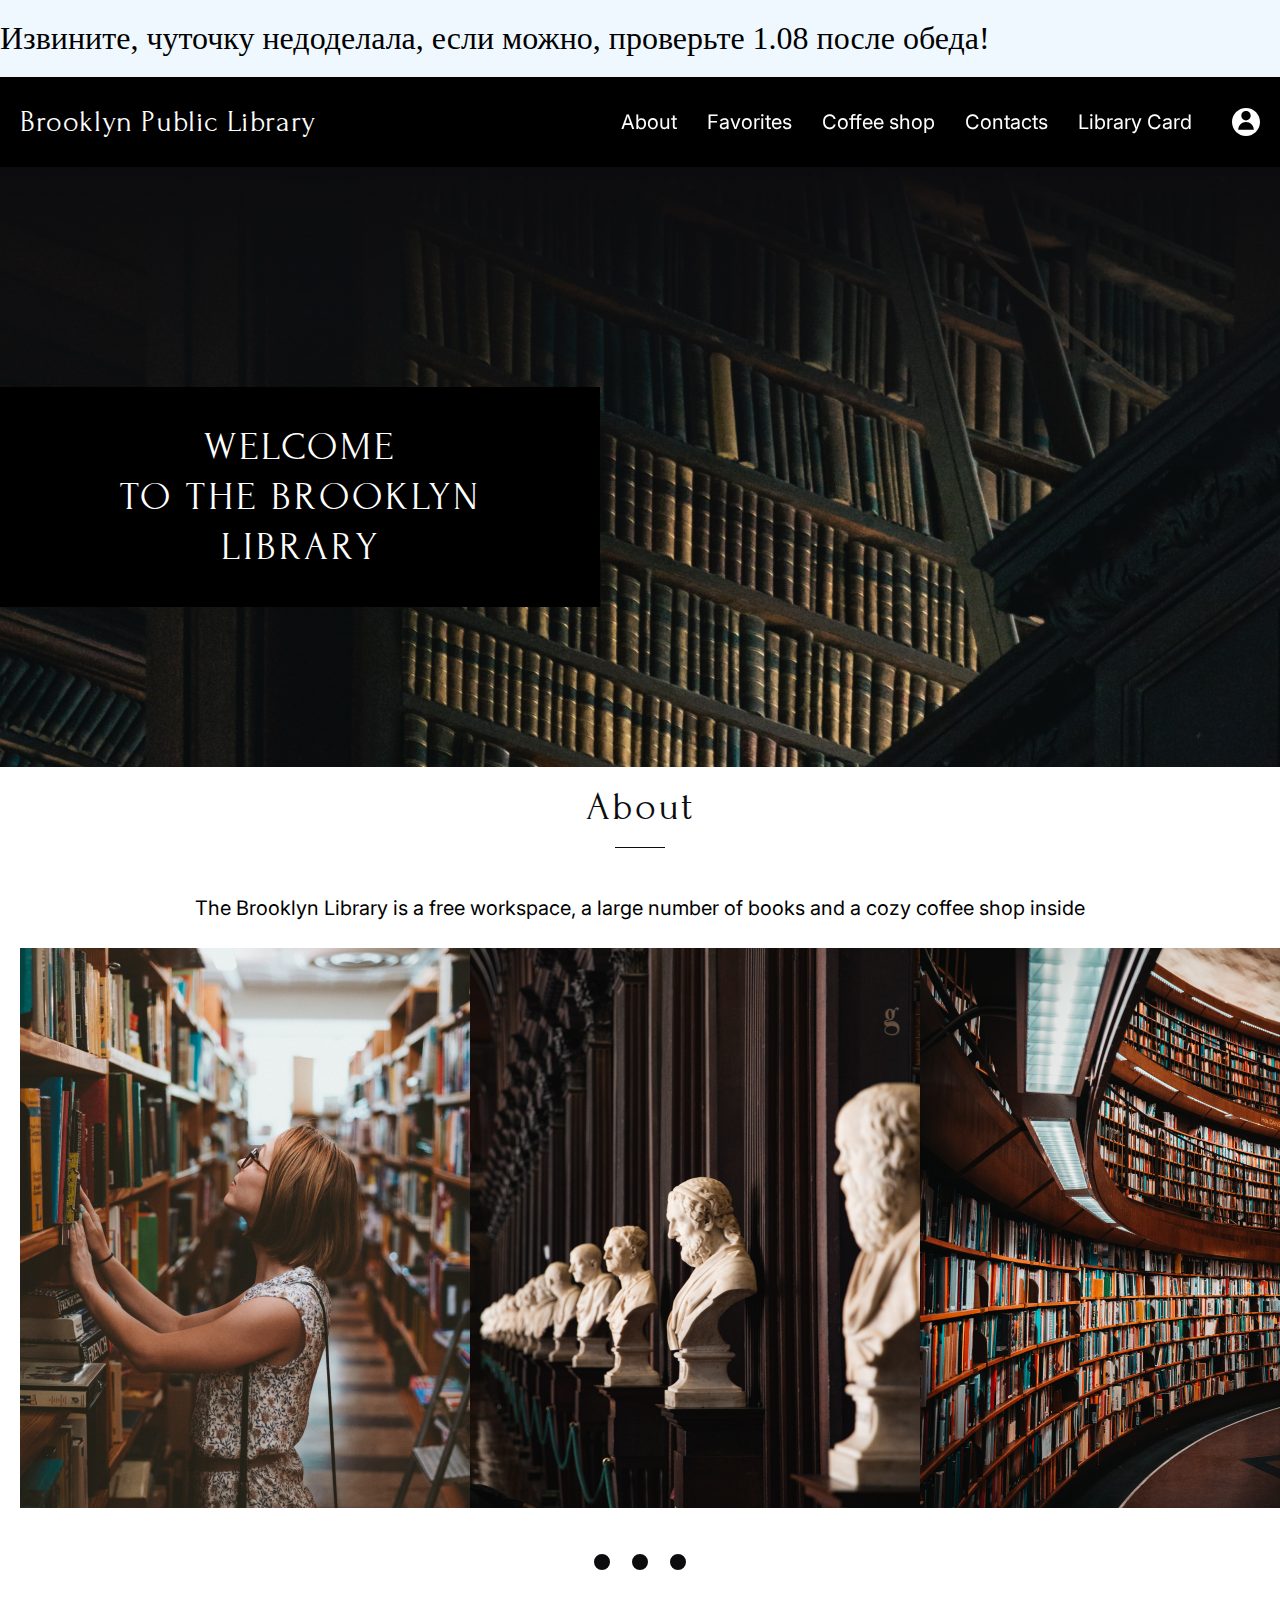
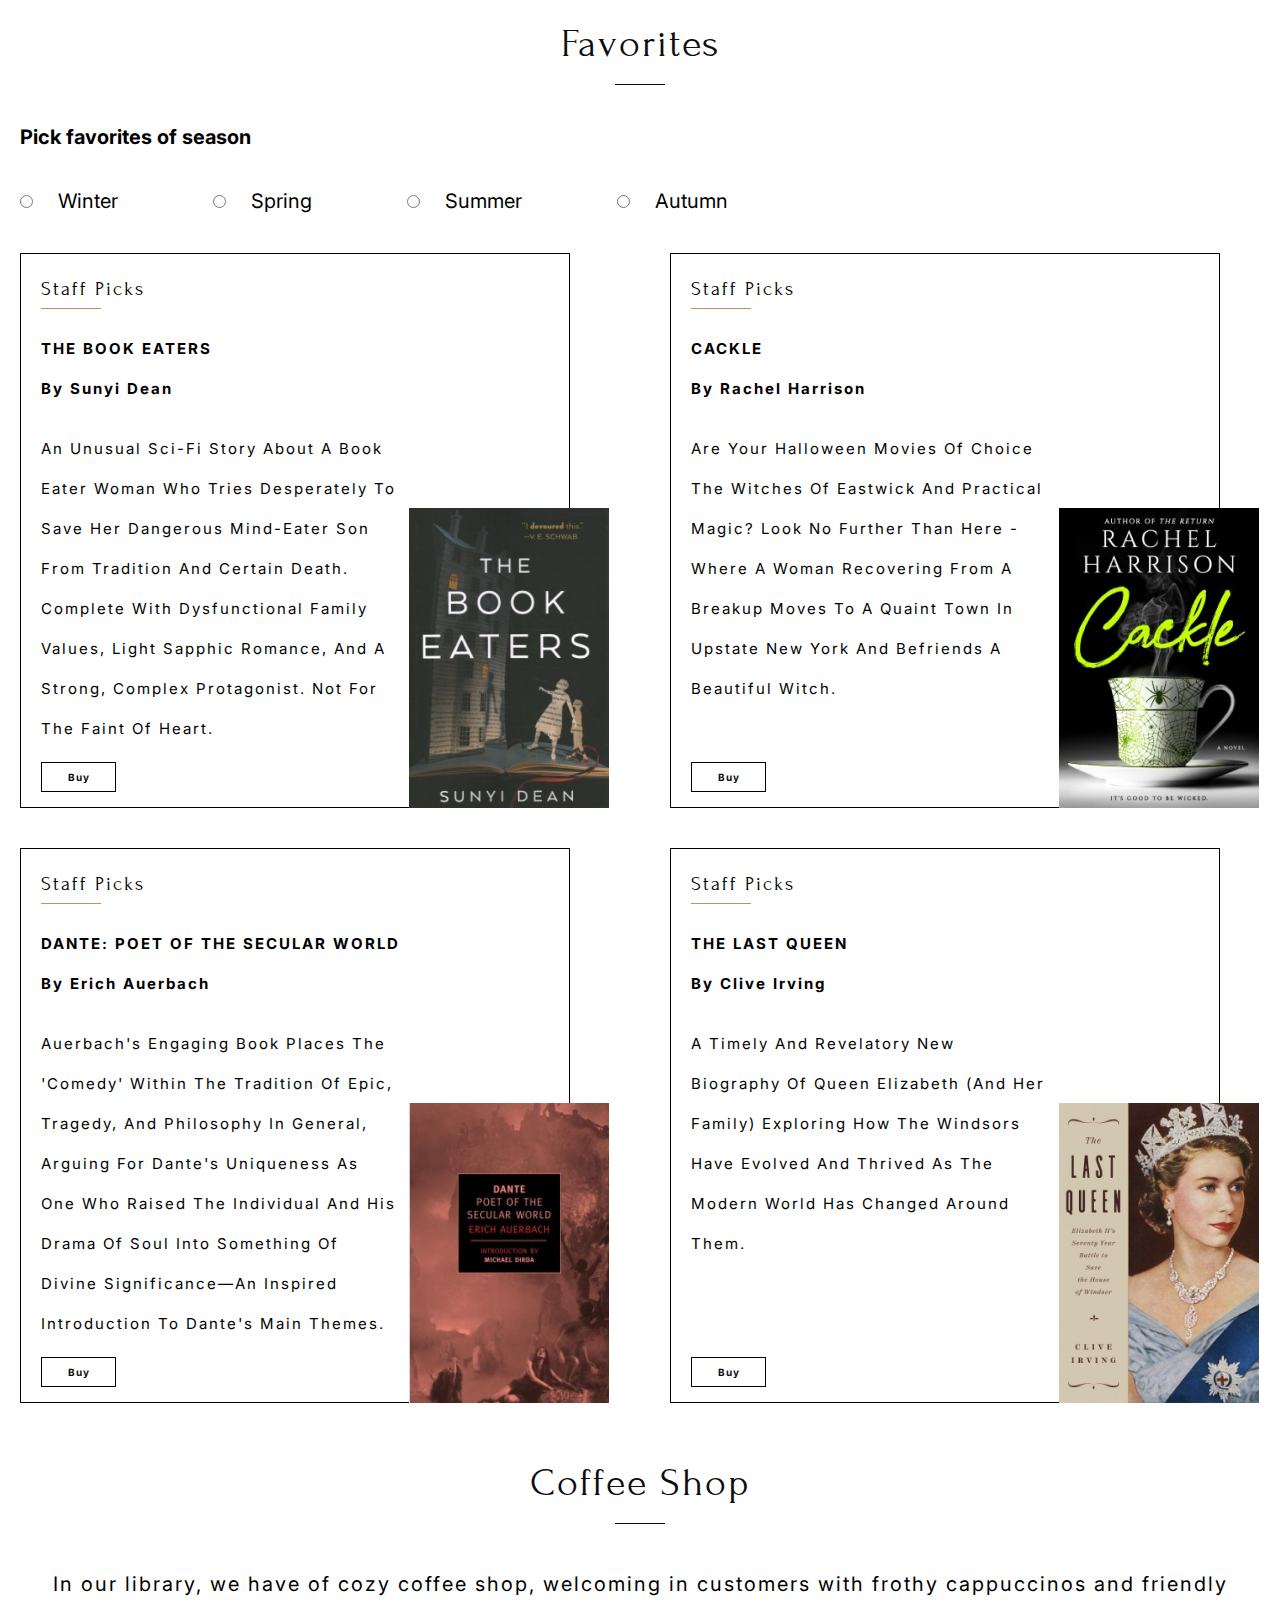
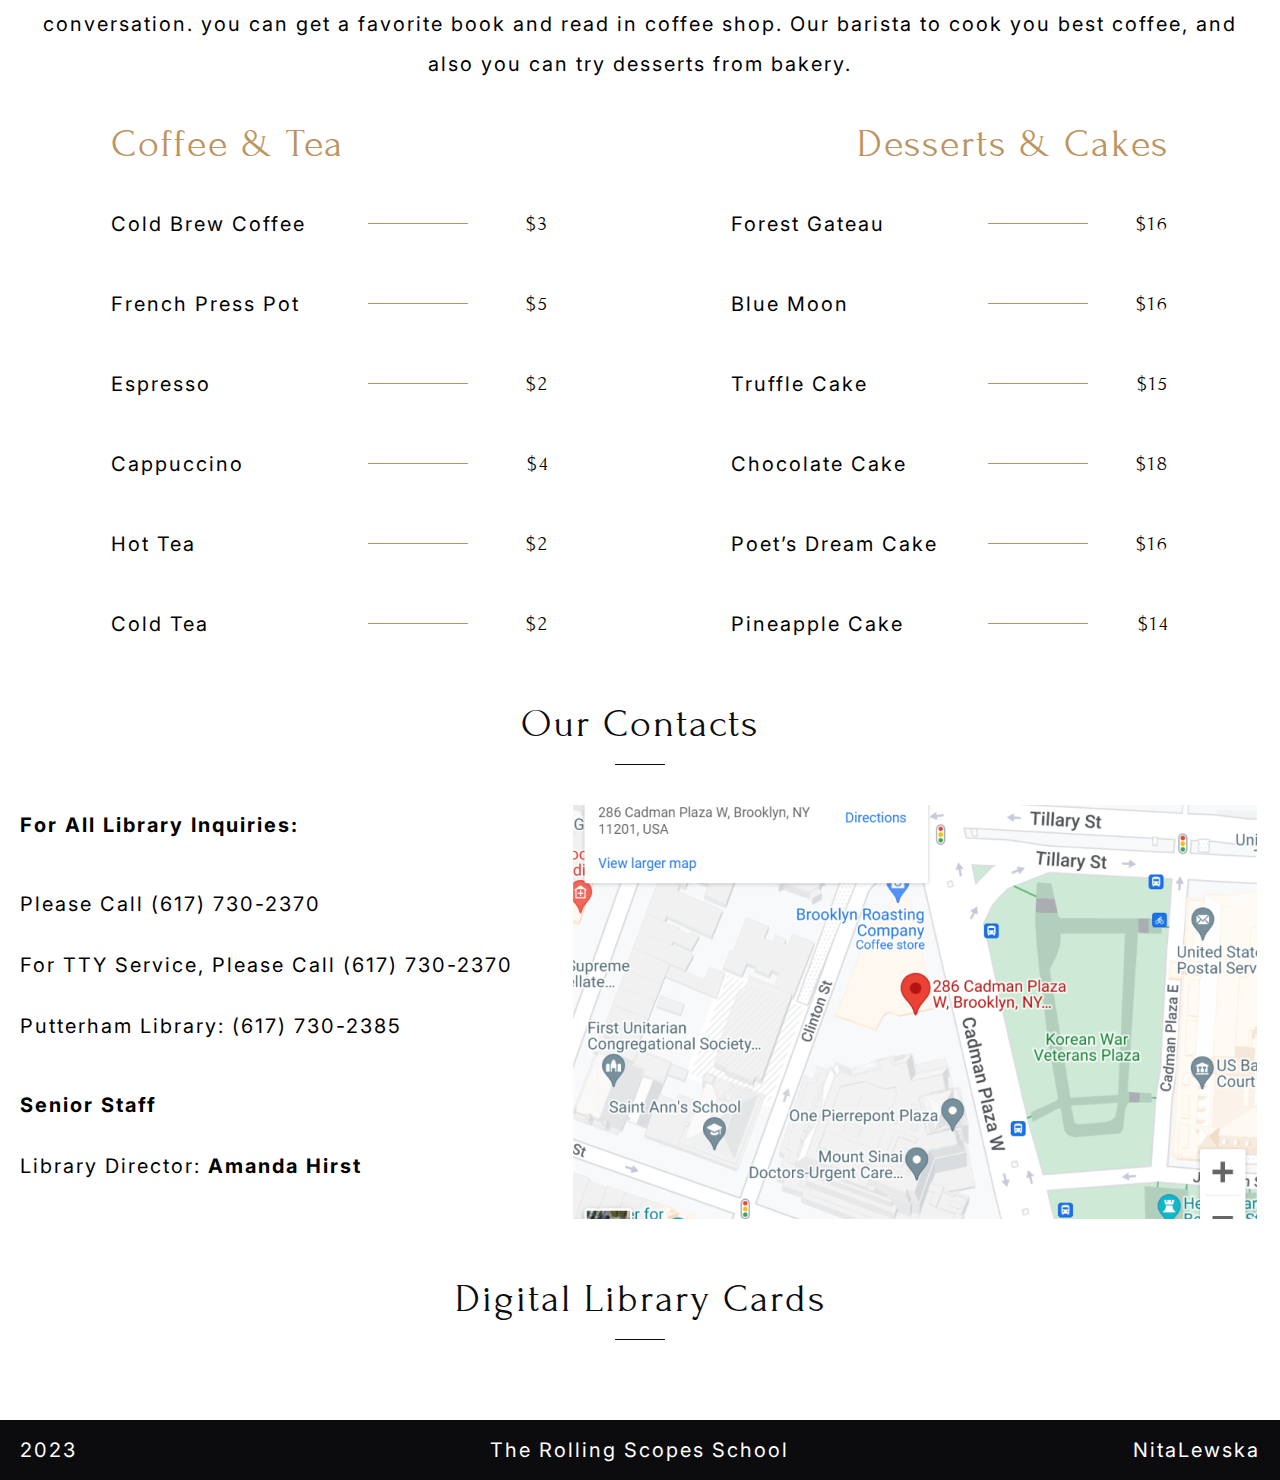
==== library/index.html @ c1c60f80 "fix: validation" ====
<!DOCTYPE html>
<html lang="en">

<head>
    <meta charset="UTF-8">
    <meta name="viewport" content="width=device-width, initial-scale=1.0">
    <title>Brooklyn Public Library</title>
    <link rel="stylesheet" href="styles.css">
    <link rel="preconnect" href="https://fonts.googleapis.com">
    <link rel="preconnect" href="https://fonts.gstatic.com" crossorigin>
    <link href="https://fonts.googleapis.com/css2?family=Forum&family=Inter:wght@400;700&display=swap" rel="stylesheet">
    <link rel="apple-touch-icon" sizes="180x180" href="favicon/apple-touch-icon.png">
    <link rel="icon" type="image/png" sizes="32x32" href="favicon/favicon-32x32.png">
    <link rel="icon" type="image/png" sizes="16x16" href="favicon/favicon-16x16.png">
    <link rel="manifest" href="favicon/site.webmanifest">
</head>
<body>
    <div class="container oops">
        <p>Извините, чуточку недоделала, если можно, проверьте 1.08 после обеда!</p>
    </div>
    <header>
        <div class="container">
            <nav>
                <h1>Brooklyn Public Library</h1>
                <ul>
                    <li><a href="#about">About</a></li>
                    <li><a href="#favorites">Favorites</a></li>
                    <li><a href="#coffee_shop">Coffee shop</a></li>
                    <li><a href="#contacts">Contacts</a></li>
                    <li><a href="#library_card">Library Card</a></li>
                </ul>
            </nav>
            <img src="img/icon_profile.svg" alt="">
        </div>
    </header>
    <main>
        <div class="container">
            <section class="welcome">
                <p>
                    Welcome
                    to&nbsp;the&nbsp;Brooklyn Library
                </p>
            </section>
            <section class="about" id="about">
                <h2>About</h2>
                <p>The Brooklyn Library is a free workspace, a large number of books and a cozy coffee shop inside </p>
                <div class="about_gallery">
                    <img src="img/about_gallery_1.png" alt="">
                    <img src="img/about_gallery_2.png" alt="">
                    <img src="img/about_gallery_3.png" alt="">
                </div>
                <div class="about_gallery__controls">
                    <button></button>
                    <button></button>
                    <button></button>
                </div>
            </section>
            <section class="favorites" id="favorites">
                <h2>Favorites</h2>
                <form action="">
                    <p>Pick favorites of season</p>
                    <input type="radio" id="season1" name="season" value="winter">
                    <label for="season1">Winter</label>

                    <input type="radio" id="season2" name="season" value="spring">
                    <label for="season2">Spring</label>

                    <input type="radio" id="season3" name="season" value="summer">
                    <label for="season3">Summer</label>

                    <input type="radio" id="season4" name="season" value="autumn">
                    <label for="season4">Autumn</label>
                </form>
                <article class="favorites_card">
                    <p class="favorites_card__stuff">Staff Picks</p>
                    <h3 class="favorites_card__title">The Book Eaters</h3>
                    <p class="favorites_card__author">By Sunyi Dean</p>
                    <p class="favorites_card__description">An unusual sci-fi story about a book eater woman who tries
                        desperately to save her dangerous mind-eater son from tradition and certain death. Complete with
                        dysfunctional family values, light Sapphic romance, and a strong, complex protagonist. Not for
                        the faint of heart.</p>
                    <button>Buy</button>
                    <img src="img/cover_book_eaters.png" alt="">
                </article>
                <article class="favorites_card">
                    <p class="favorites_card__stuff">Staff Picks</p>
                    <h3 class="favorites_card__title">Cackle
                    </h3>
                    <p class="favorites_card__author">By Rachel Harrison</p>
                    <p class="favorites_card__description">Are your Halloween movies of choice The Witches of Eastwick
                        and Practical Magic? Look no further than here - where a woman recovering from a breakup moves
                        to a quaint town in upstate New York and befriends a beautiful witch.</p>
                    <button>Buy</button>
                    <img src="img/cover_cackle.png" alt="">
                </article>
                <article class="favorites_card">
                    <p class="favorites_card__stuff">Staff Picks</p>
                    <h3 class="favorites_card__title">Dante: Poet of the Secular World</h3>
                    <p class="favorites_card__author">By Erich Auerbach</p>
                    <p class="favorites_card__description">Auerbach's engaging book places the 'Comedy' within the
                        tradition of epic, tragedy, and philosophy in general, arguing for Dante's uniqueness as one who
                        raised the individual and his drama of soul into something of divine significance—an inspired
                        introduction to Dante's main themes.</p>
                    <button>Buy</button>
                    <img src="img/cover_dante.png" alt="">
                </article>
                <article class="favorites_card">
                    <p class="favorites_card__stuff">Staff Picks</p>
                    <h3 class="favorites_card__title">The Last Queen</h3>
                    <p class="favorites_card__author">By Clive Irving</p>
                    <p class="favorites_card__description">A timely and revelatory new biography of Queen Elizabeth (and
                        her family) exploring how the Windsors have evolved and thrived as the modern world has changed
                        around them.</p>
                    <button>Buy</button>
                    <img src="img/cover_last_queen.png" alt="">
                </article>
            </section>
            <section class="coffee_shop" id="coffee_shop">
                <h2>Coffee shop</h2>
                <p>In our library, we have of cozy coffee shop, welcoming in customers with frothy cappuccinos and
                    friendly conversation.
                    you can get a favorite book and read in coffee shop. Our barista to cook you best coffee, and also
                    you can try desserts from bakery.</p>
                <article>
                    <h3>Coffee & Tea</h3>
                    <p>Cold Brew Coffee<span>$3</span></p>
                    <p>French Press Pot<span>$5</span></p>
                    <p>Espresso<span>$2</span></p>
                    <p>Cappuccino<span>$4</span></p>
                    <p>Hot tea<span>$2</span></p>
                    <p>Cold tea<span>$2</span></p>
                </article>
                <article>
                    <h3>Desserts & Cakes</h3>
                    <p>Forest Gateau<span>$16</span></p>
                    <p>Blue Moon<span>$16</span></p>
                    <p>Truffle Cake<span>$15</span></p>
                    <p>Chocolate Cake<span>$18</span></p>
                    <p>Poet’s Dream Cake<span>$16</span></p>
                    <p>Pineapple Cake<span>$14</span></p>
                </article>
            </section>
            <section class="contacts" id="contacts">
                <h2>Our Contacts</h2>
                <img src="img/map.png" alt="">
                <p><span>For all Library inquiries:</span></p>
                <br>
                <p>Please call <a href="tel:+(617)7302370">(617) 730-2370</a></p>
                <p>For TTY service, please call <a href="tel:+(617)7302370">(617) 730-2370</a></p>
                <p>Putterham Library: <a href="tel:+(617)7302385">(617) 730-2385</a></p>
                <br>
                <p><span>Senior Staff</span></p>
                <p>Library Director: <span><a href="mailto:AmandaHirst@gmail.com">Amanda Hirst</a></span></p>
            </section>
            <section class="library_card" id="library_card">
                <h2>Digital Library Cards</h2>
            </section>
        </div>
    </main>
    <footer>
        <div class="container">
            <div class="main_footer">
            </div>
            <div class="sub_footer">
                <p>2023</p>
                <a href="">The Rolling Scopes School</a>
                <a href="">NitaLewska</a>
            </div>
        </div>
    </footer>
</body>

</html>
---- library/styles.css ----
/* Box Model Fix */

html {
    box-sizing: border-box;
}

*,
*:before,
*:after {
    box-sizing: inherit;
    margin: 0;
    padding: 0;
}

html {
    scroll-behavior: smooth;
}


body {
    display: flex;
    justify-content: center;
    flex-direction: column;
    background-color: aliceblue;
}

/* UTILITY/COMMON CLASSES */

.container {
    width: 100vw;
    max-width: 1440px;
    display: flex;
    justify-content: flex-start;
    flex-wrap: wrap;
}

section {
    padding: 20px 20px 40px;
    width: 100%;
    background: #FFF;
}

h2 {
    color: #0C0C0E;
    font-family: Forum;
    font-size: 40px;
    font-style: normal;
    font-weight: 400;
    line-height: 40px;
    /* 100% */
    letter-spacing: 2px;
    text-transform: capitalize;
    text-align: center;
    position: relative;
    margin-bottom: 61px;
}

h2::after {
    position: absolute;
    content: '';
    height: 1px;
    width: 50px;
    background: #0C0C0E;
    bottom: -21px;
    left: 0;
    right: 0;
    margin: 0 auto;
}

/*
font-family: 'Forum', cursive;
font-family: 'Inter', sans-serif; */

/* HEADER */

header {
    width: 100%;
    display: flex;
    justify-content: center;
    background-color: black;
    position: sticky;
    top: 0;
    z-index: 10;
}

header nav {
    width: calc(100% - 68px);
    display: flex;
    flex-direction: row;
    padding: 20px;
    height: 90px;
}

header nav h1 {
    color: #FFF;
    font-family: 'Forum', cursive;
    font-size: 30px;
    font-style: normal;
    font-weight: 400;
    line-height: 50px;
    /* 166.667% */
    letter-spacing: 0.6px;
}

header nav ul {
    display: flex;
    flex-direction: row;
    margin-left: auto;
    list-style: none;
    gap: 30px;
    align-items: center;
}

header nav ul li a {
    text-decoration: none;
    color: #FFF;
    font-family: Inter;
    font-size: 20px;
    font-style: normal;
    font-weight: 400;
    line-height: 50px;
    /* 250% */
    display: inline-block;
    will-change: transform;
    transition: transform 200ms, border 0ms;
}

header nav ul li a:hover {
    cursor: pointer;
    transform: translateY(-3px);
    border-bottom: 2px solid white;
}

header img {
    margin-left: 20px;
    cursor: pointer;
}

main {
    width: 100%;
    display: flex;
    justify-content: center;
}

/* WELCOME */

.welcome {
    height: 600px;
    background: url(img/welcome-bgi.png);
    background-position: center bottom;
}

.welcome p {
    color: #FFF;
    text-align: center;
    font-family: Forum;
    font-size: 40px;
    font-style: normal;
    font-weight: 400;
    line-height: 50px;
    /* 125% */
    letter-spacing: 3px;
    text-transform: uppercase;
    width: 600px;
    background-color: #000;
    padding: 35px 40px;
    margin-left: -20px;
    margin-top: 200px;
}

/* ABOUT */

.about {
    height: 837px;
}

.about p {
    color: #000;
    text-align: center;
    font-family: Inter;
    font-size: 20px;
    font-style: normal;
    font-weight: 400;
    line-height: 40px;
    /* 200% */
    margin-bottom: 20px;
}

.about_gallery {
    display: flex;
    justify-content: space-between;
}

.about_gallery img {
    width: 450px;
}

.about_gallery__controls {
    display: flex;
    justify-content: center;
    gap: 10px;
    margin-top: 40px;
}

.about_gallery__controls button {
    height: 28px;
    aspect-ratio: 1;
    border-radius: 50%;
    border: 6px solid white;
    background-color: #0C0C0E;
    cursor: pointer;

}

/* FAVORITES */

.favorites {
    width: 100%;
    display: flex;
    flex-direction: row;
    flex-wrap: wrap;
    justify-content: space-between;
    gap: 40px;
}

.favorites h2 {
    flex-basis: 100%;
}

.favorites form {
    flex-basis: 100%;
    color: #000;
    text-align: left;
    font-family: Inter;
    font-size: 20px;
    font-style: normal;
    font-weight: 700;
    line-height: normal;
    margin-top: -40px;
}

.favorites form p{
    margin-bottom: 40px;
}

.favorites form label {
    font-weight: 400;
    margin-right: 90px;
    padding-left: 20px;
}

.favorites_card {
    width: 550px;
    height: 555px;
    border: 1px solid #000;
    background: #FFF;
    position: relative;
    padding: 15px 20px;
    margin-right: 40px;
}

.favorites_card__stuff {
    color: #000;
    font-family: Forum;
    font-size: 20px;
    font-style: normal;
    font-weight: 400;
    line-height: 40px;
    /* 200% */
    letter-spacing: 2px;
    text-transform: capitalize;
    position: relative;
    margin-bottom: 20px;
}

.favorites_card__stuff::after {
    content: '';
    position: absolute;
    width: 60px;
    height: 1px;
    background: #BB945F;
    bottom: 0;
    left: 0;
}

.favorites_card__title {
    color: #000;
    font-family: Inter;
    font-size: 15px;
    font-style: normal;
    font-weight: 700;
    line-height: 40px;
    /* 266.667% */
    letter-spacing: 2px;
    text-transform: uppercase;
}

.favorites_card__author {
    color: #000;
    font-family: Inter;
    font-size: 15px;
    font-style: normal;
    font-weight: 700;
    line-height: 40px;
    /* 266.667% */
    letter-spacing: 2px;
    text-transform: capitalize;
    margin-bottom: 20px;
}

.favorites_card__description {
    color: #000;
    font-family: Inter;
    font-size: 15px;
    font-style: normal;
    font-weight: 400;
    line-height: 40px;
    /* 266.667% */
    letter-spacing: 2px;
    text-transform: capitalize;
    width: 355px;
}

.favorites_card img {
    position: absolute;
    right: -40px;
    bottom: -1px;
}

.favorites_card button {
    width: 75px;
    height: 30px;
    color: #0C0C0E;
    border: 1px solid #000;
    background: #FFF;
    text-align: center;
    font-family: Inter;
    font-size: 10px;
    font-style: normal;
    font-weight: 700;
    line-height: normal;
    letter-spacing: 1px;
    background-color: #FFF;
    position: absolute;
    bottom: 15px;
}

/* COFFEE SHOP */

.coffee_shop {
    display: flex;
    flex-direction: row;
    justify-content: space-around;
    flex-wrap: wrap;
    width: auto;
}

.coffee_shop h2+p {
    color: #000;
    font-family: Inter;
    font-size: 20px;
    font-style: normal;
    font-weight: 400;
    line-height: 40px;
    letter-spacing: 2px;
    text-align: center;
    text-transform: none;
    margin-bottom: 40px;
}

.coffee_shop article {
    display: flex;
    flex-direction: column;
    gap: 40px;
}

.coffee_shop article h3 {
    color: #BB945F;
    font-family: Forum;
    font-size: 40px;
    font-style: normal;
    font-weight: 400;
    line-height: 40px;
    /* 100% */
    letter-spacing: 2px;
    text-transform: capitalize;
}

.coffee_shop article:first-of-type {
    width: 438px;
}

.coffee_shop article:last-of-type {
    width: 438px;
}

.coffee_shop article:last-of-type h3 {
    text-align: right;
}

.coffee_shop p {
    color: #000;
    font-family: Inter;
    font-size: 20px;
    font-style: normal;
    font-weight: 400;
    line-height: 40px;
    /* 200% */
    letter-spacing: 2px;
    text-transform: capitalize;
    display: flex;
}

.coffee_shop p span {
    margin-left: auto;
    display: inline-block;
    color: #000;
    font-family: Forum;
    font-size: 20px;
    font-style: normal;
    font-weight: 400;
    line-height: 40px;
    /* 200% */
    letter-spacing: 2px;
    text-transform: capitalize;
    position: relative;
}

.coffee_shop p span::before {
    position: absolute;
    content: '';
    height: 1px;
    width: 100px;
    background: #BB945F;
    top: 19px;
    right: 81px;
}

/* CONTACTS */

.contacts p {
    color: #000;
    font-family: Inter;
    font-size: 20px;
    font-style: normal;
    font-weight: 400;
    line-height: 61px;
    /* 200% */
    letter-spacing: 2px;
    text-transform: capitalize;
}

.contacts p:first-of-type {
    margin-top: -10px;
}

.contacts p span {
    font-weight: 700;
}

.contacts img {
    width: 696px;
    height: 414px;
    float: right;
}

.contacts a {
    display: inline-block;
    text-decoration: none;
    color: inherit;
    transition: 200ms;
}

.contacts a:hover {
    text-shadow: 0px 0px 0px #000000;
    transform: translateY(-2px);
}

/* FOOTER */

footer {
    display: flex;
    justify-content: center;
    background-color: #0C0C0E;
}

footer .container {
    padding: 20px;
}

.sub_footer {
    width: 100%;
    display: grid;
    grid-template-columns: 1fr 1fr 1fr;
}

.sub_footer p {
    justify-self: left;
}

.sub_footer a:first-of-type {
    justify-self: center;
}

.sub_footer a:nth-of-type(2) {
    justify-self: right;
}

.sub_footer p,
.sub_footer a {
    text-decoration: none;
    color: #FFF;
    text-align: center;
    font-family: Inter;
    font-size: 20px;
    font-style: normal;
    font-weight: 400;
    line-height: 20px;
    /* 100% */
    letter-spacing: 2px;
}

.oops {
    font-size: 32px;
    margin-block:20px;
    text-align: center;
    margin-inline: auto;
}
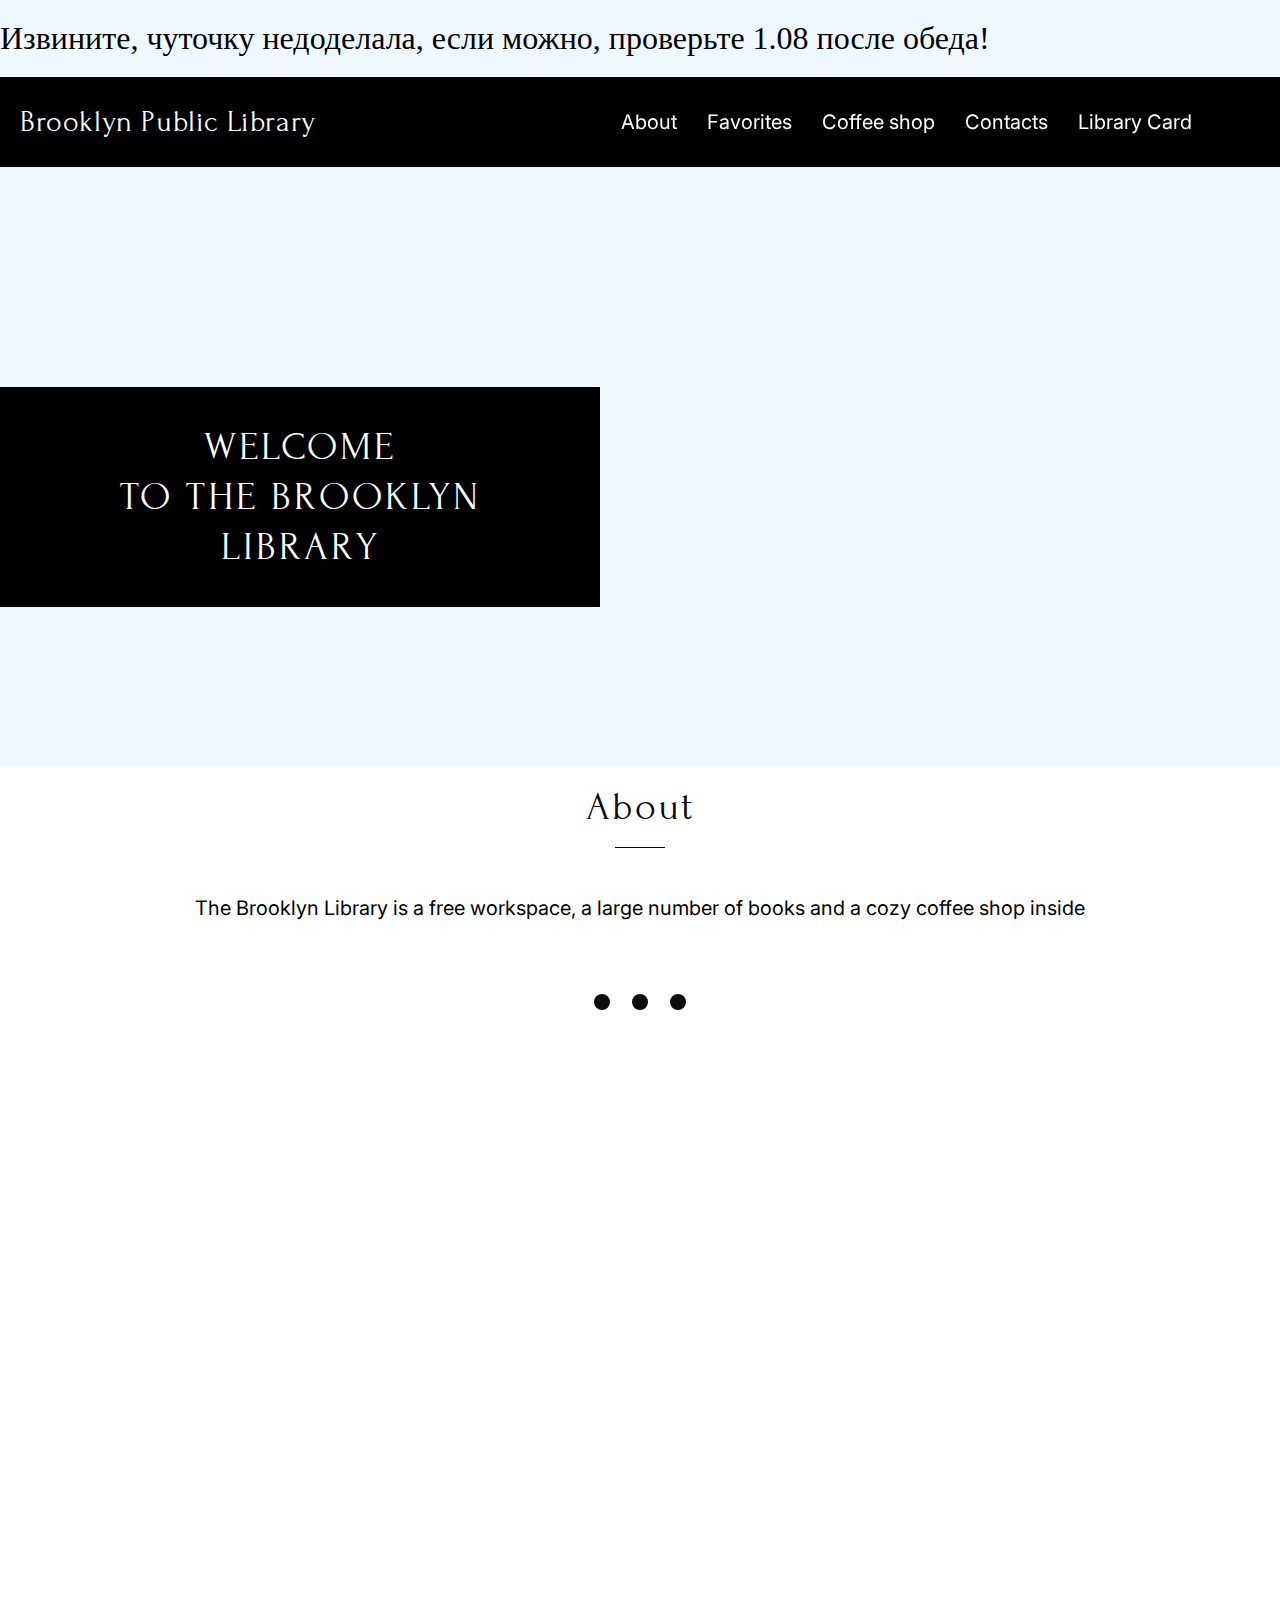
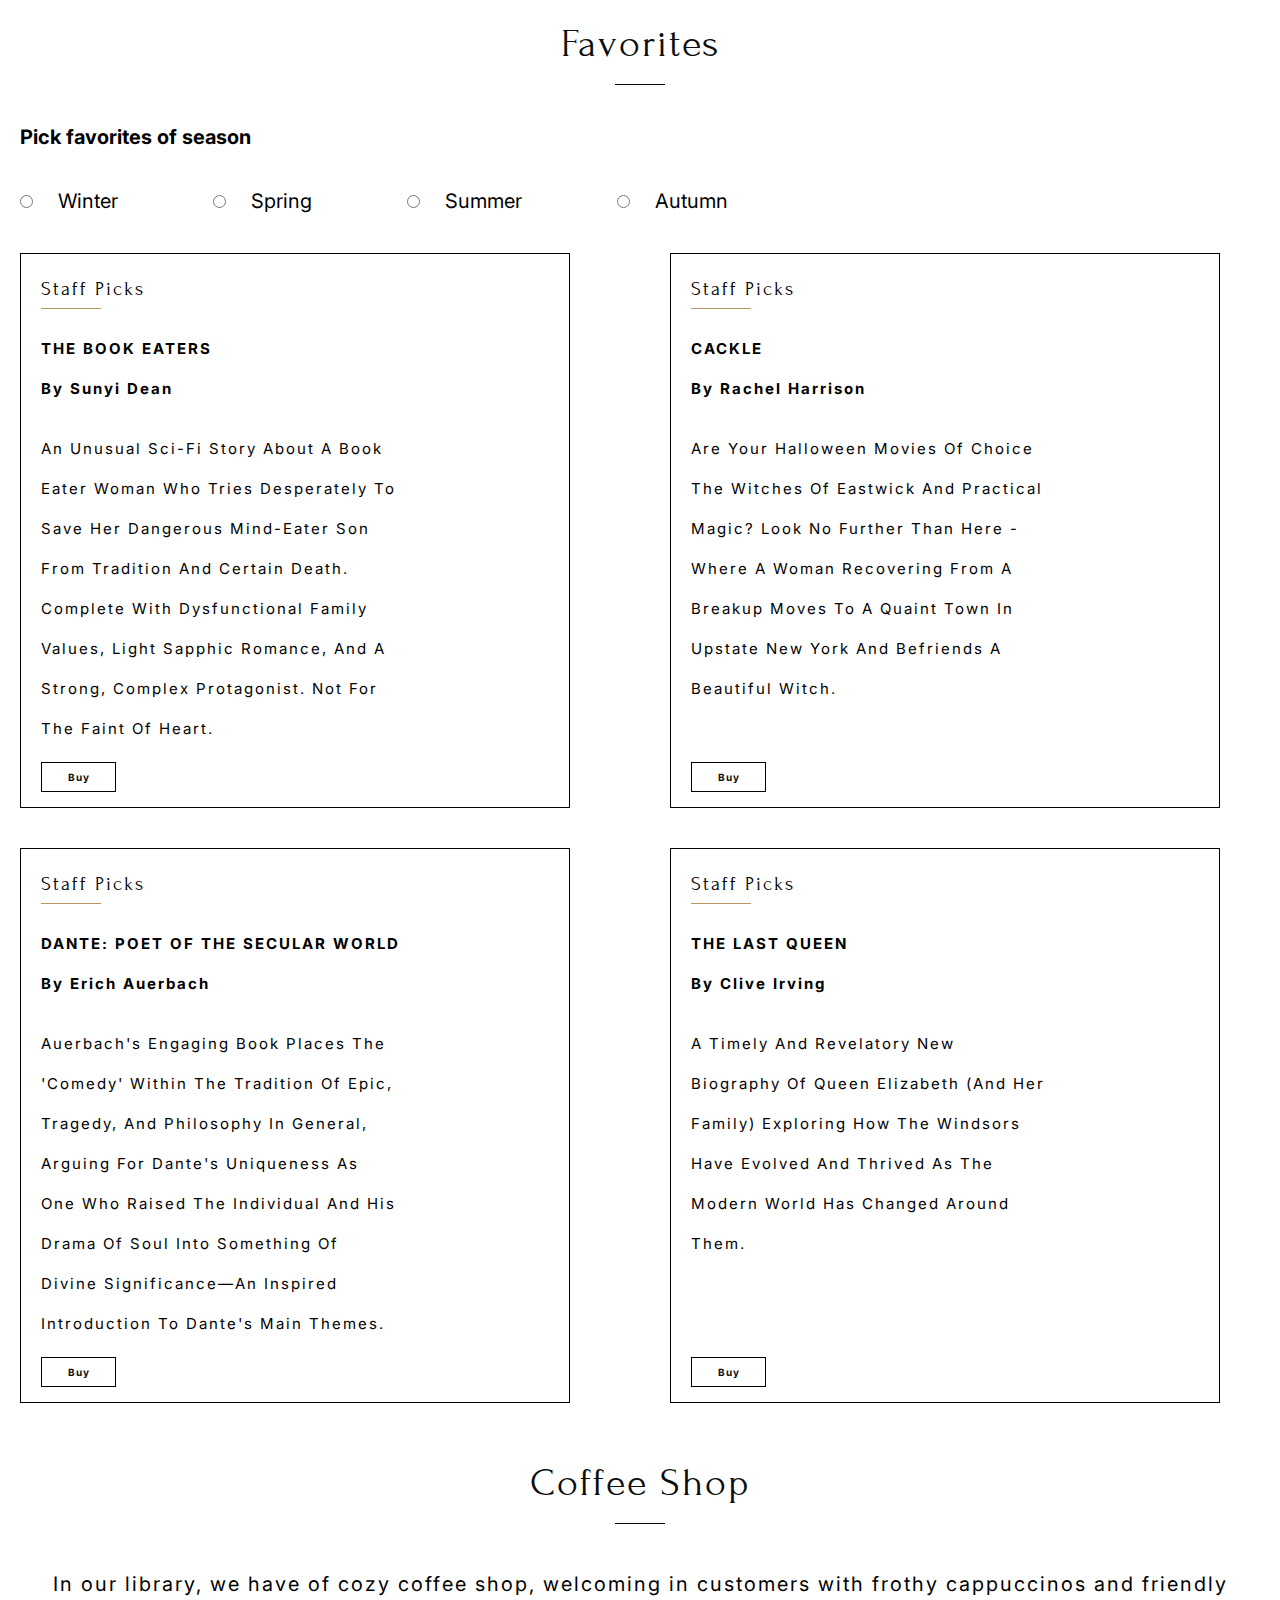
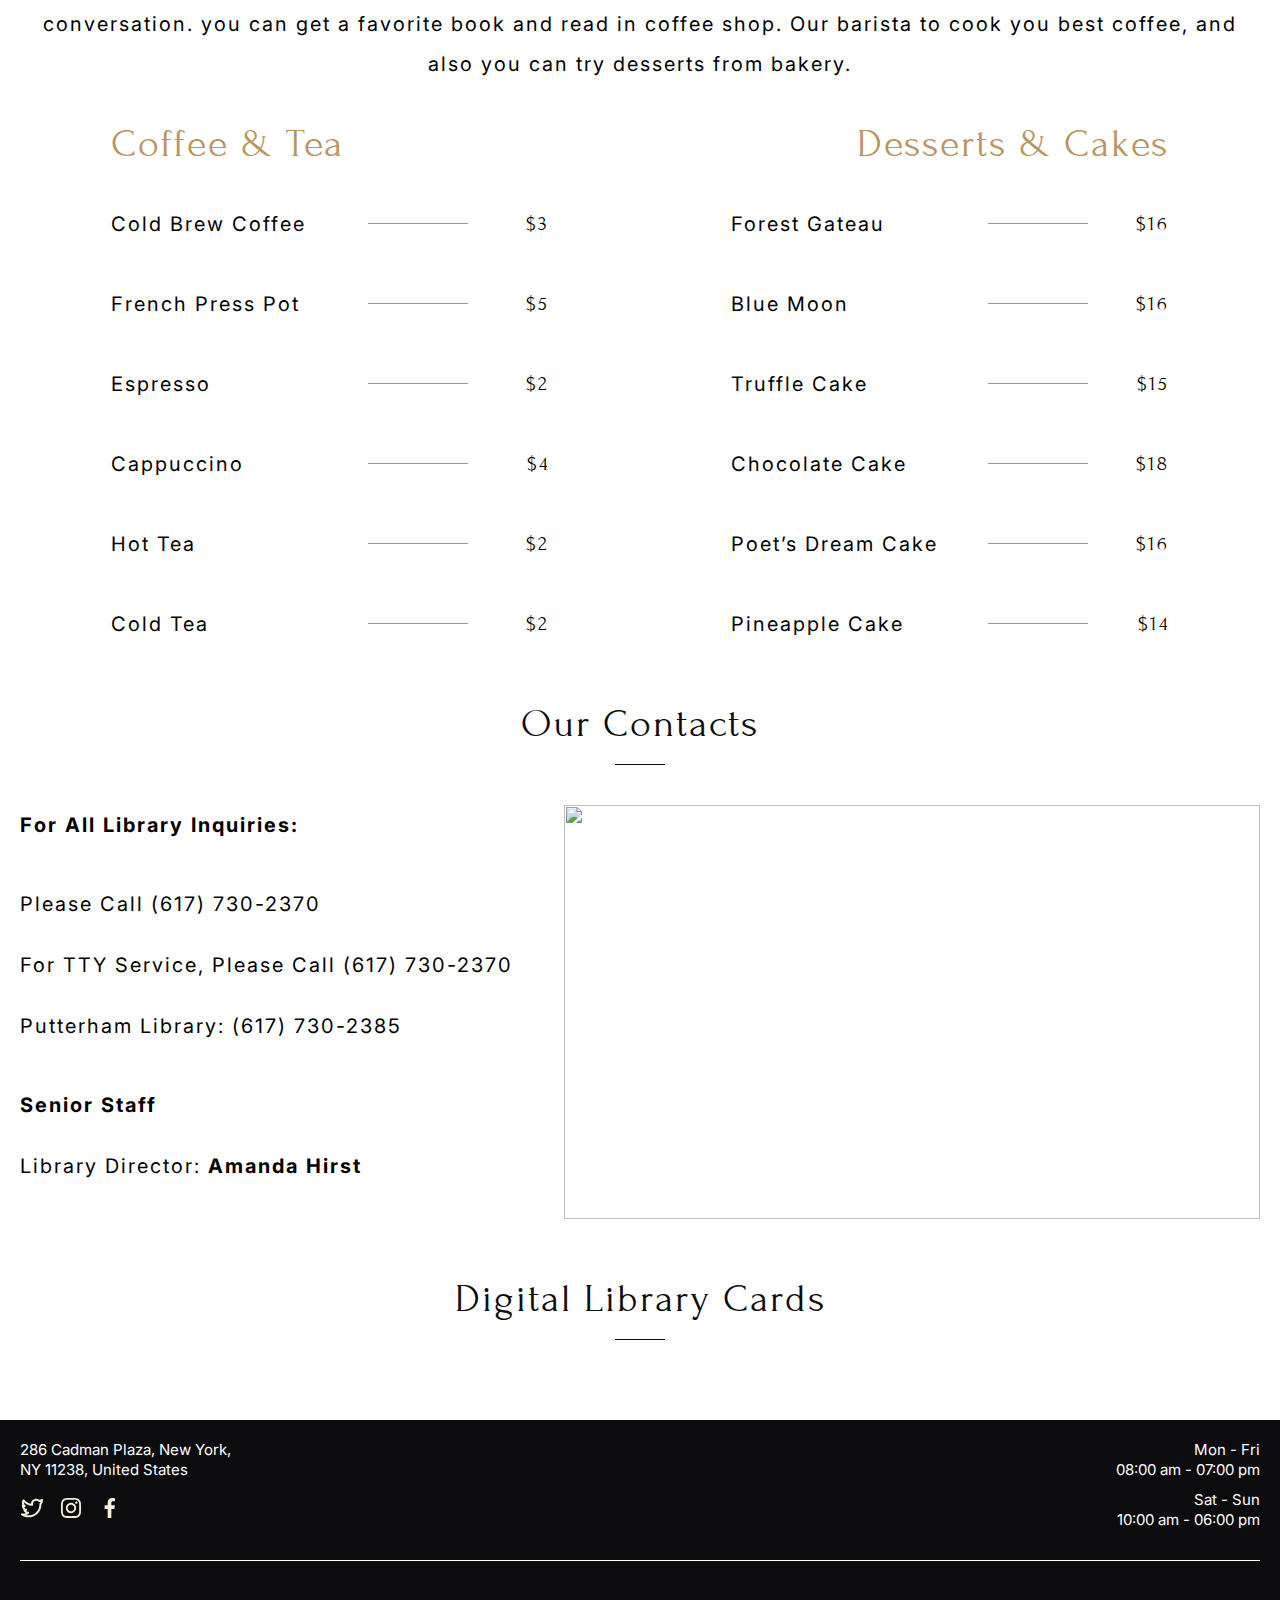
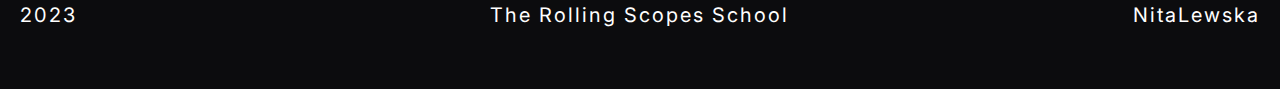
==== commit bb660a01: "feat: add main footer" ====
--- a/library/index.html
+++ b/library/index.html
@@ -160,11 +160,21 @@
     <footer>
         <div class="container">
             <div class="main_footer">
+                <p>286 Cadman Plaza, New York,<br>NY 11238, United States</p>
+                <p>Mon - Fri<br>
+                    08:00 am - 07:00 pm</p>
+                <div class="main_footer__icons">
+                    <a href="https://twitter.com/home"><img src="img/u_twitter-alt.svg" alt=""></a>
+                    <a href="www.instagram.com"><img src="img/u_instagram.svg" alt=""></a>
+                    <a href="https://www.facebook.com"><img src="img/u_facebook-f.svg" alt=""></a>
+                </div>
+                <p>Sat - Sun<br>
+                    10:00 am - 06:00 pm</p>
             </div>
             <div class="sub_footer">
                 <p>2023</p>
-                <a href="">The Rolling Scopes School</a>
-                <a href="">NitaLewska</a>
+                <a href="https://rs.school/js-stage0/">The Rolling Scopes School</a>
+                <a href="https://github.com/NitaLewska">NitaLewska</a>
             </div>
         </div>
     </footer>
--- a/library/styles.css
+++ b/library/styles.css
@@ -488,10 +488,37 @@
     padding: 20px;
 }
 
+.main_footer{
+    width: 100%;
+    display: grid;
+    gap: 10px;
+    padding-bottom: 30px;
+    border-bottom: #FFF 1px solid;
+    grid-template-columns: 1fr 1fr;
+    color: #FFF;
+    font-family: Inter;
+    font-size: 15px;
+    font-style: normal;
+    font-weight: 400;
+    line-height: 20px; /* 133.333% */
+    text-align: right;
+}
+
+.main_footer>p:first-of-type{
+    text-align: left;
+}
+
+.main_footer__icons{
+    display: flex;
+    gap: 15px;
+    align-items: center ;
+}
+
 .sub_footer {
     width: 100%;
     display: grid;
     grid-template-columns: 1fr 1fr 1fr;
+    margin-block: 44px;
 }
 
 .sub_footer p {
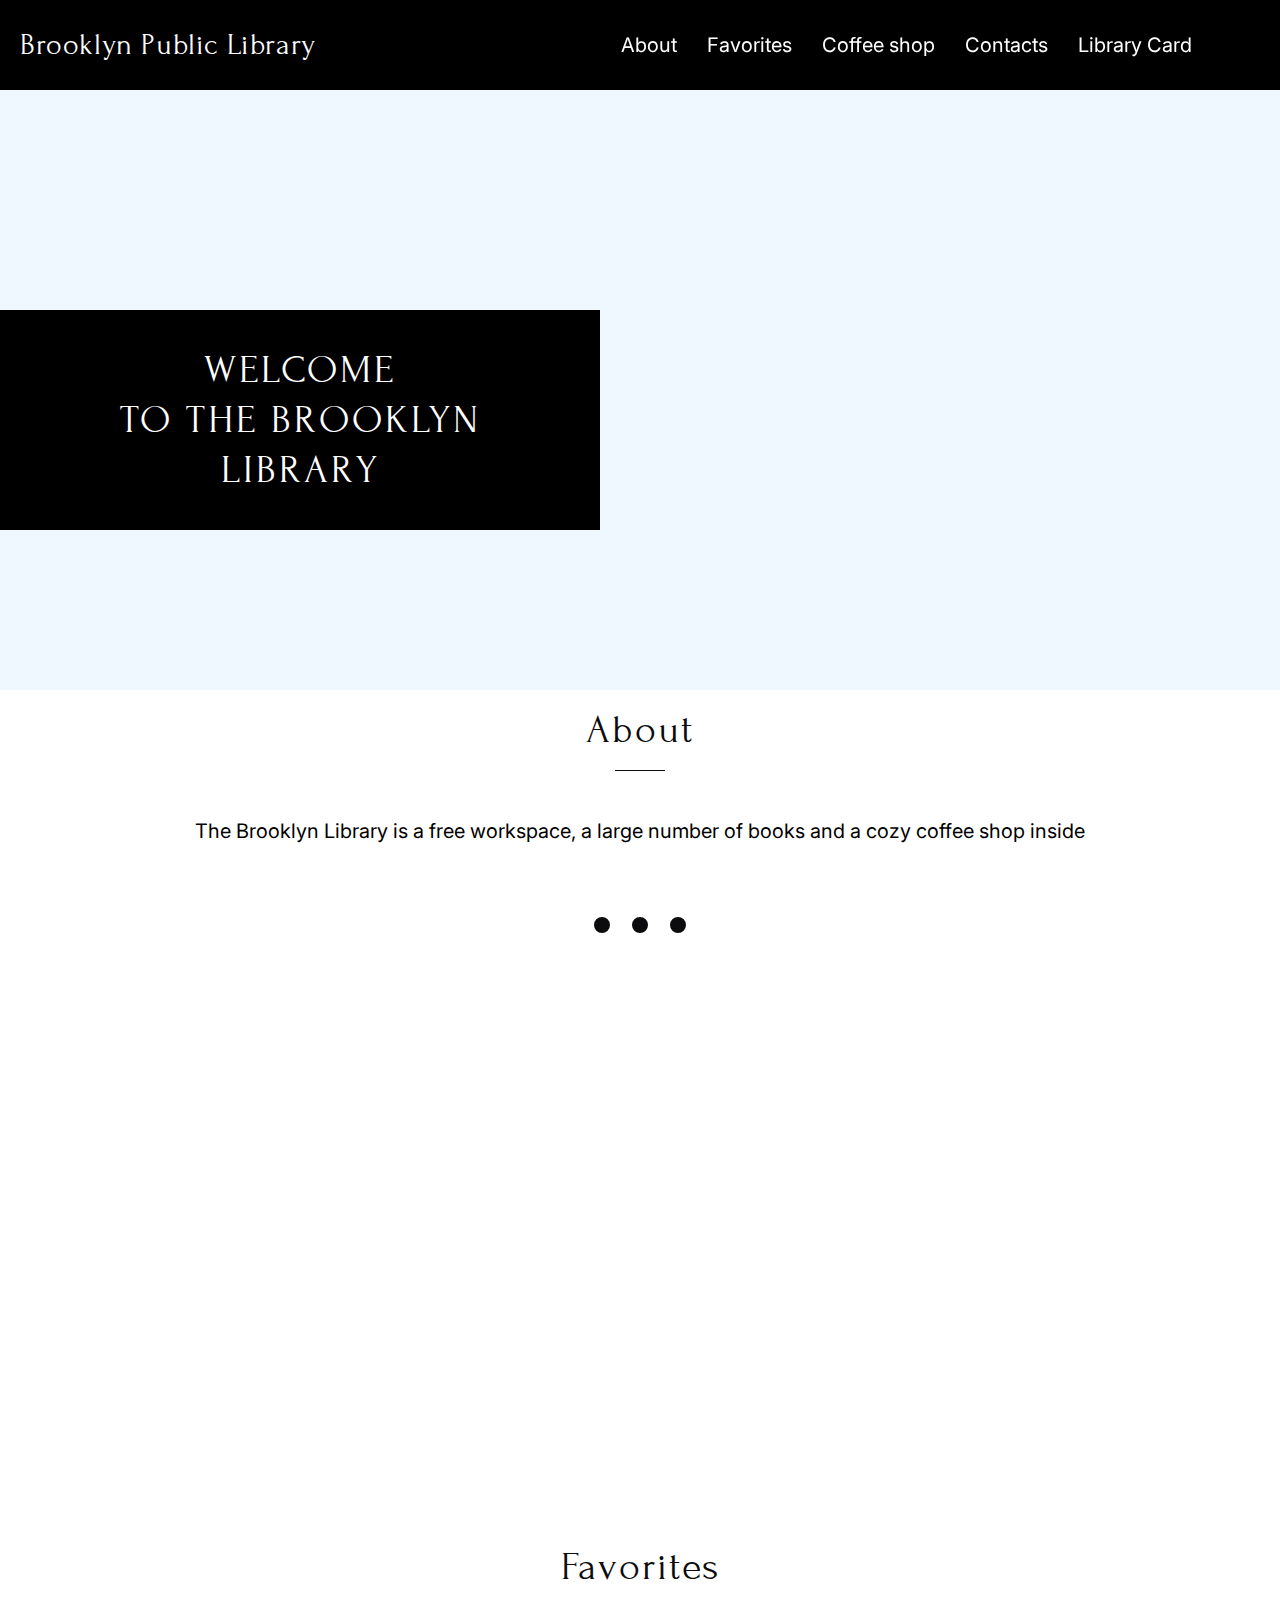
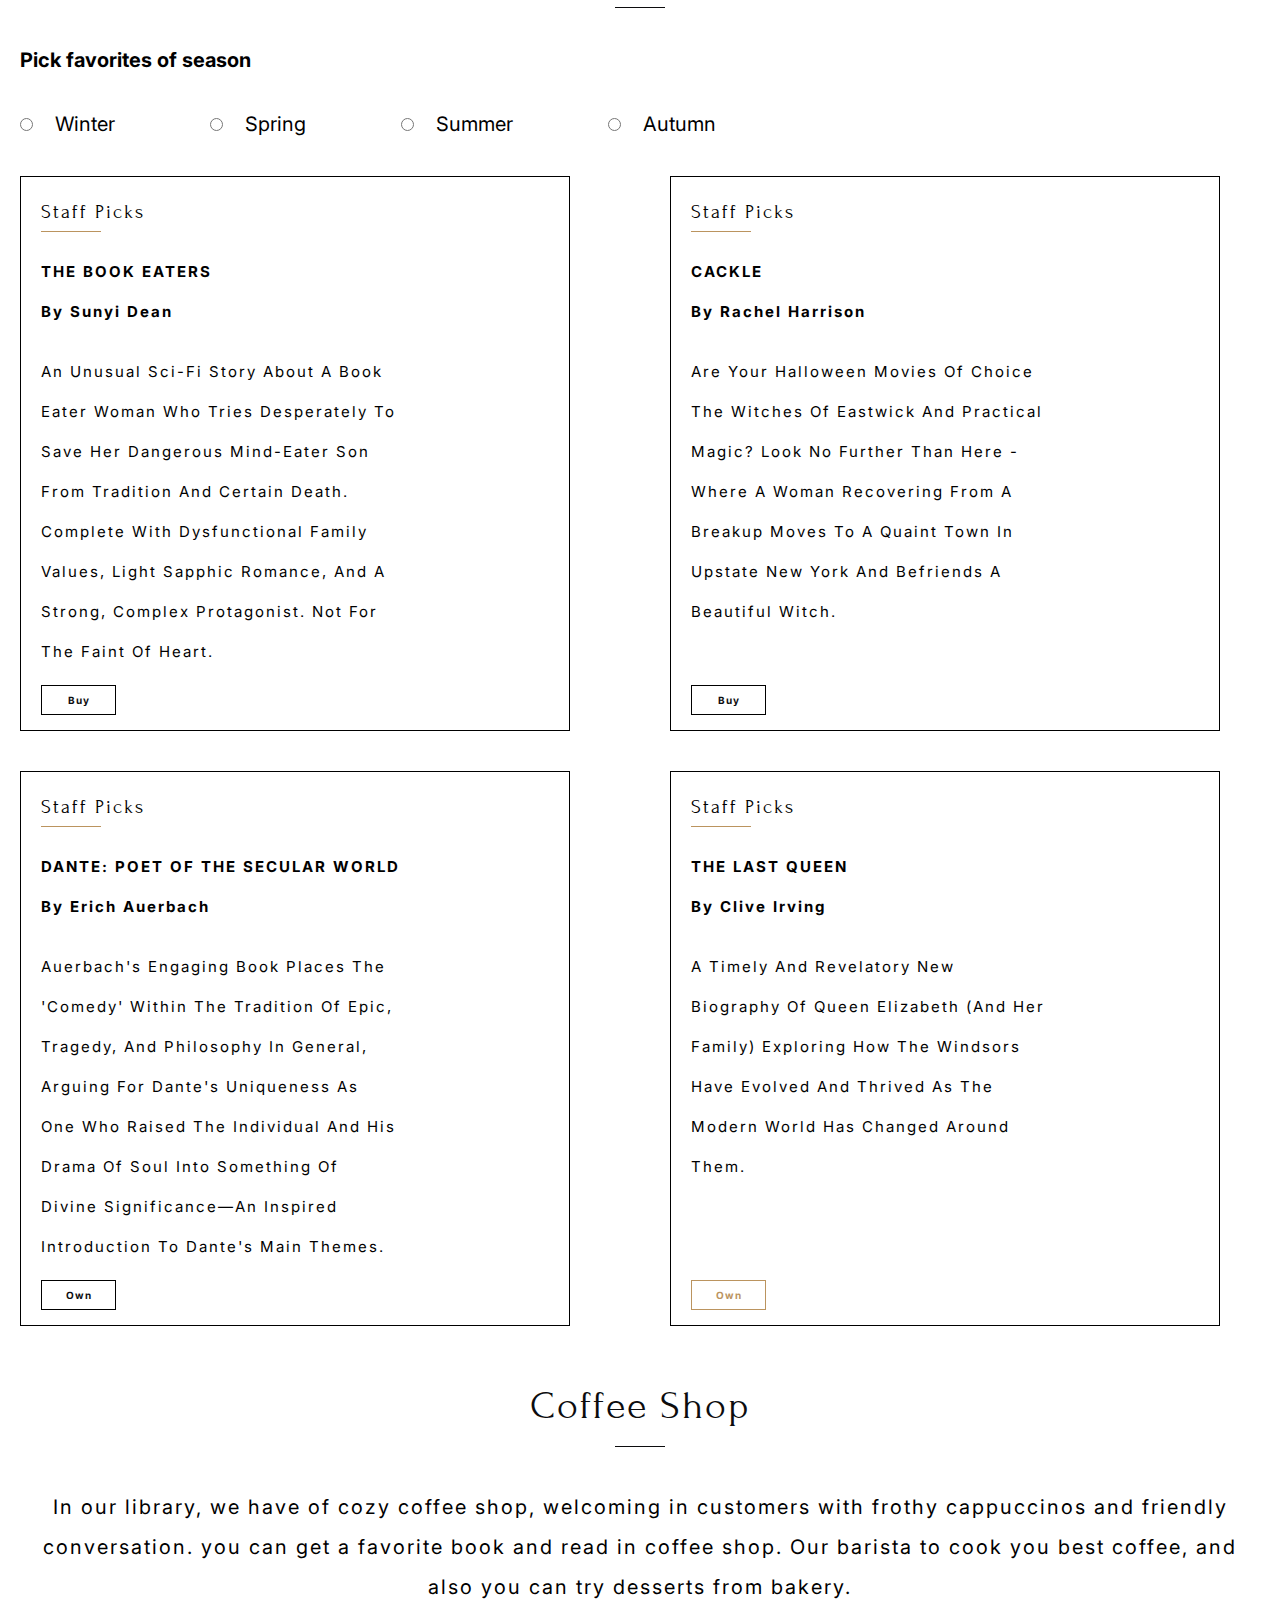
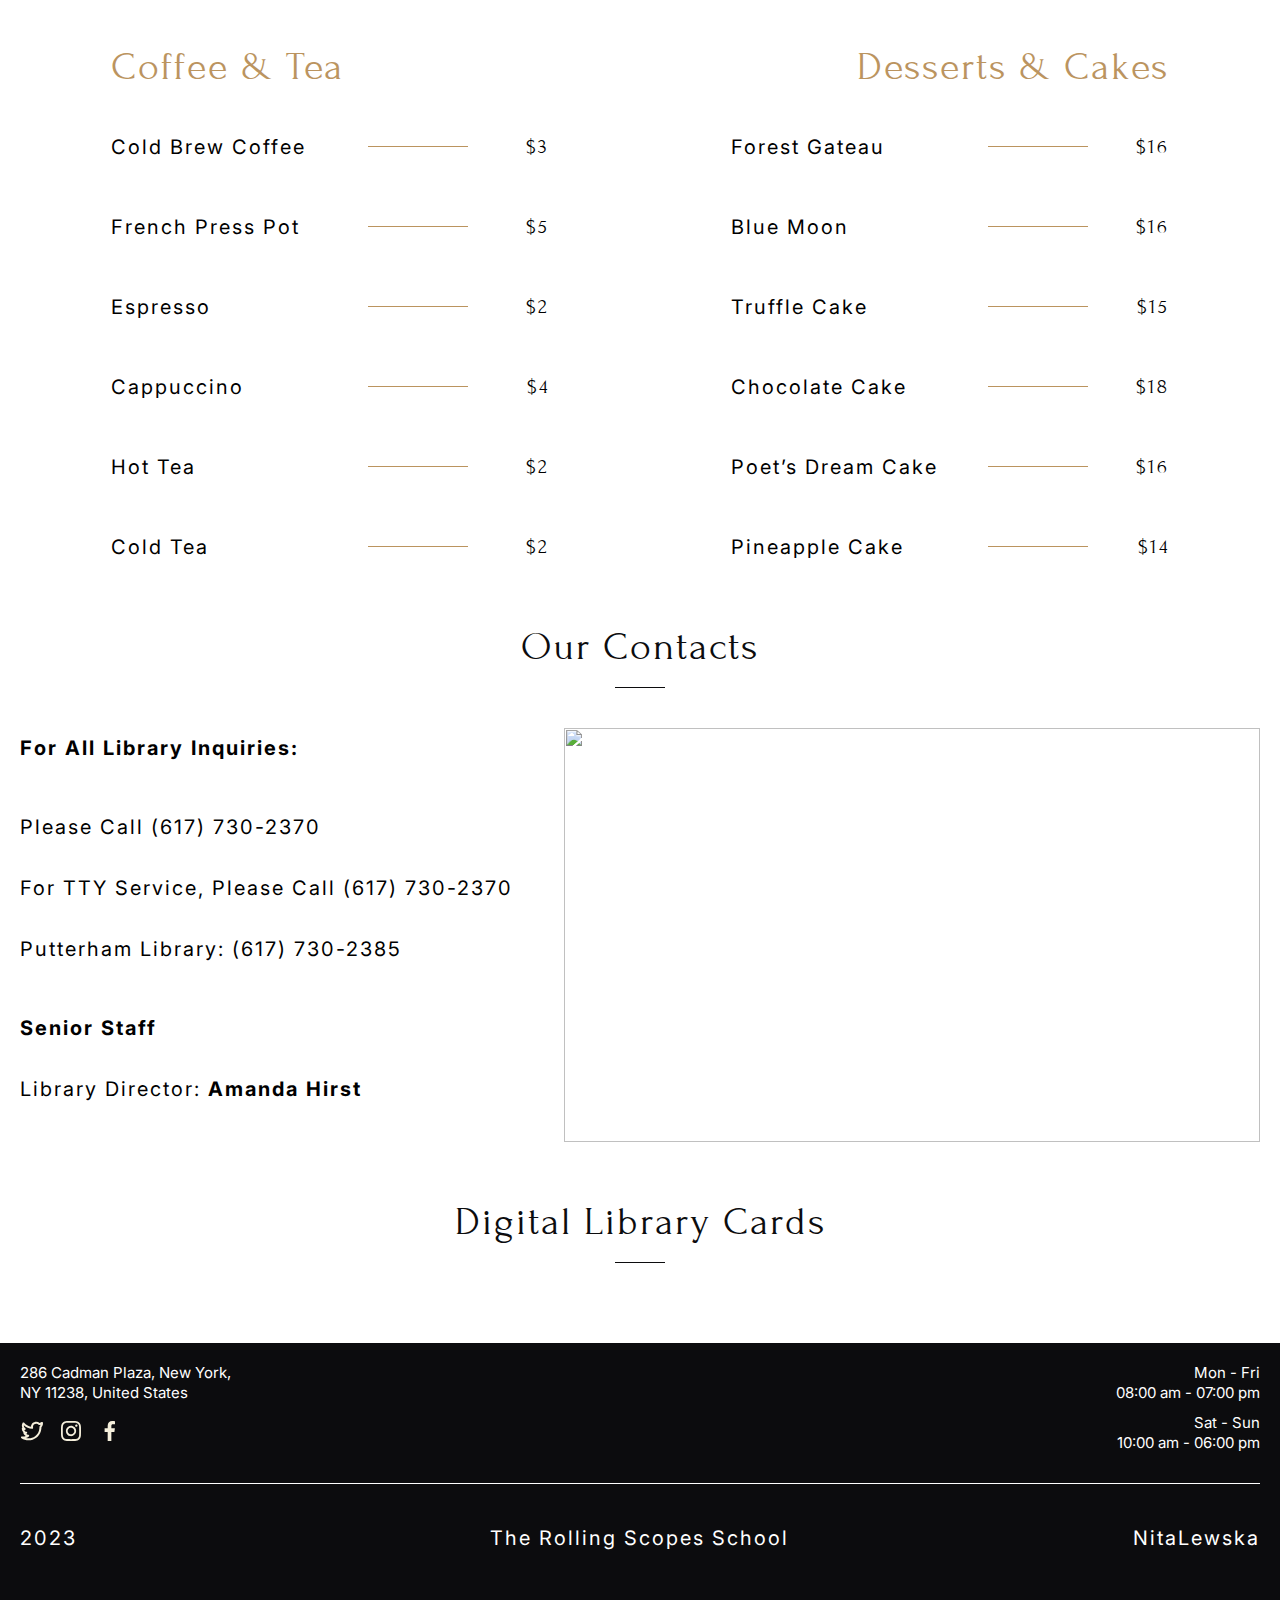
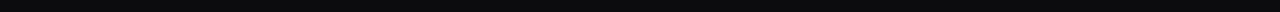
==== commit 3cbcd92c: "fix: add disabled btn styling" ====
--- a/library/index.html
+++ b/library/index.html
@@ -15,9 +15,6 @@
     <link rel="manifest" href="favicon/site.webmanifest">
 </head>
 <body>
-    <div class="container oops">
-        <p>Извините, чуточку недоделала, если можно, проверьте 1.08 после обеда!</p>
-    </div>
     <header>
         <div class="container">
             <nav>
@@ -57,7 +54,7 @@
             </section>
             <section class="favorites" id="favorites">
                 <h2>Favorites</h2>
-                <form action="">
+                <form action="/">
                     <p>Pick favorites of season</p>
                     <input type="radio" id="season1" name="season" value="winter">
                     <label for="season1">Winter</label>
@@ -101,7 +98,7 @@
                         tradition of epic, tragedy, and philosophy in general, arguing for Dante's uniqueness as one who
                         raised the individual and his drama of soul into something of divine significance—an inspired
                         introduction to Dante's main themes.</p>
-                    <button>Buy</button>
+                    <button>Own</button>
                     <img src="img/cover_dante.png" alt="">
                 </article>
                 <article class="favorites_card">
@@ -111,7 +108,7 @@
                     <p class="favorites_card__description">A timely and revelatory new biography of Queen Elizabeth (and
                         her family) exploring how the Windsors have evolved and thrived as the modern world has changed
                         around them.</p>
-                    <button>Buy</button>
+                    <button disabled>Own</button>
                     <img src="img/cover_last_queen.png" alt="">
                 </article>
             </section>
--- a/library/styles.css
+++ b/library/styles.css
@@ -243,10 +243,14 @@
     margin-bottom: 40px;
 }
 
+.favorites form input{
+    padding: 6px;
+}
+
 .favorites form label {
     font-weight: 400;
     margin-right: 90px;
-    padding-left: 20px;
+    padding-left: 17px;
 }
 
 .favorites_card {
@@ -343,6 +347,28 @@
     background-color: #FFF;
     position: absolute;
     bottom: 15px;
+    transition: 200ms;
+    cursor: pointer;
+}
+
+.favorites_card button:hover{
+    border-radius: 2px;
+    border: 1px solid #BB945F;
+    background: #BB945F;
+}
+
+.favorites_card button:disabled,
+.favorites_card button[disabled] {
+    color:#BB945F;
+    border: 1px solid #BB945F;
+    cursor: default;
+}
+
+.favorites_card button:disabled:hover,
+.favorites_card button[disabled]:hover{
+    border-radius: unset;
+    border: 1px solid #BB945F;
+    background: unset;
 }
 
 /* COFFEE SHOP */
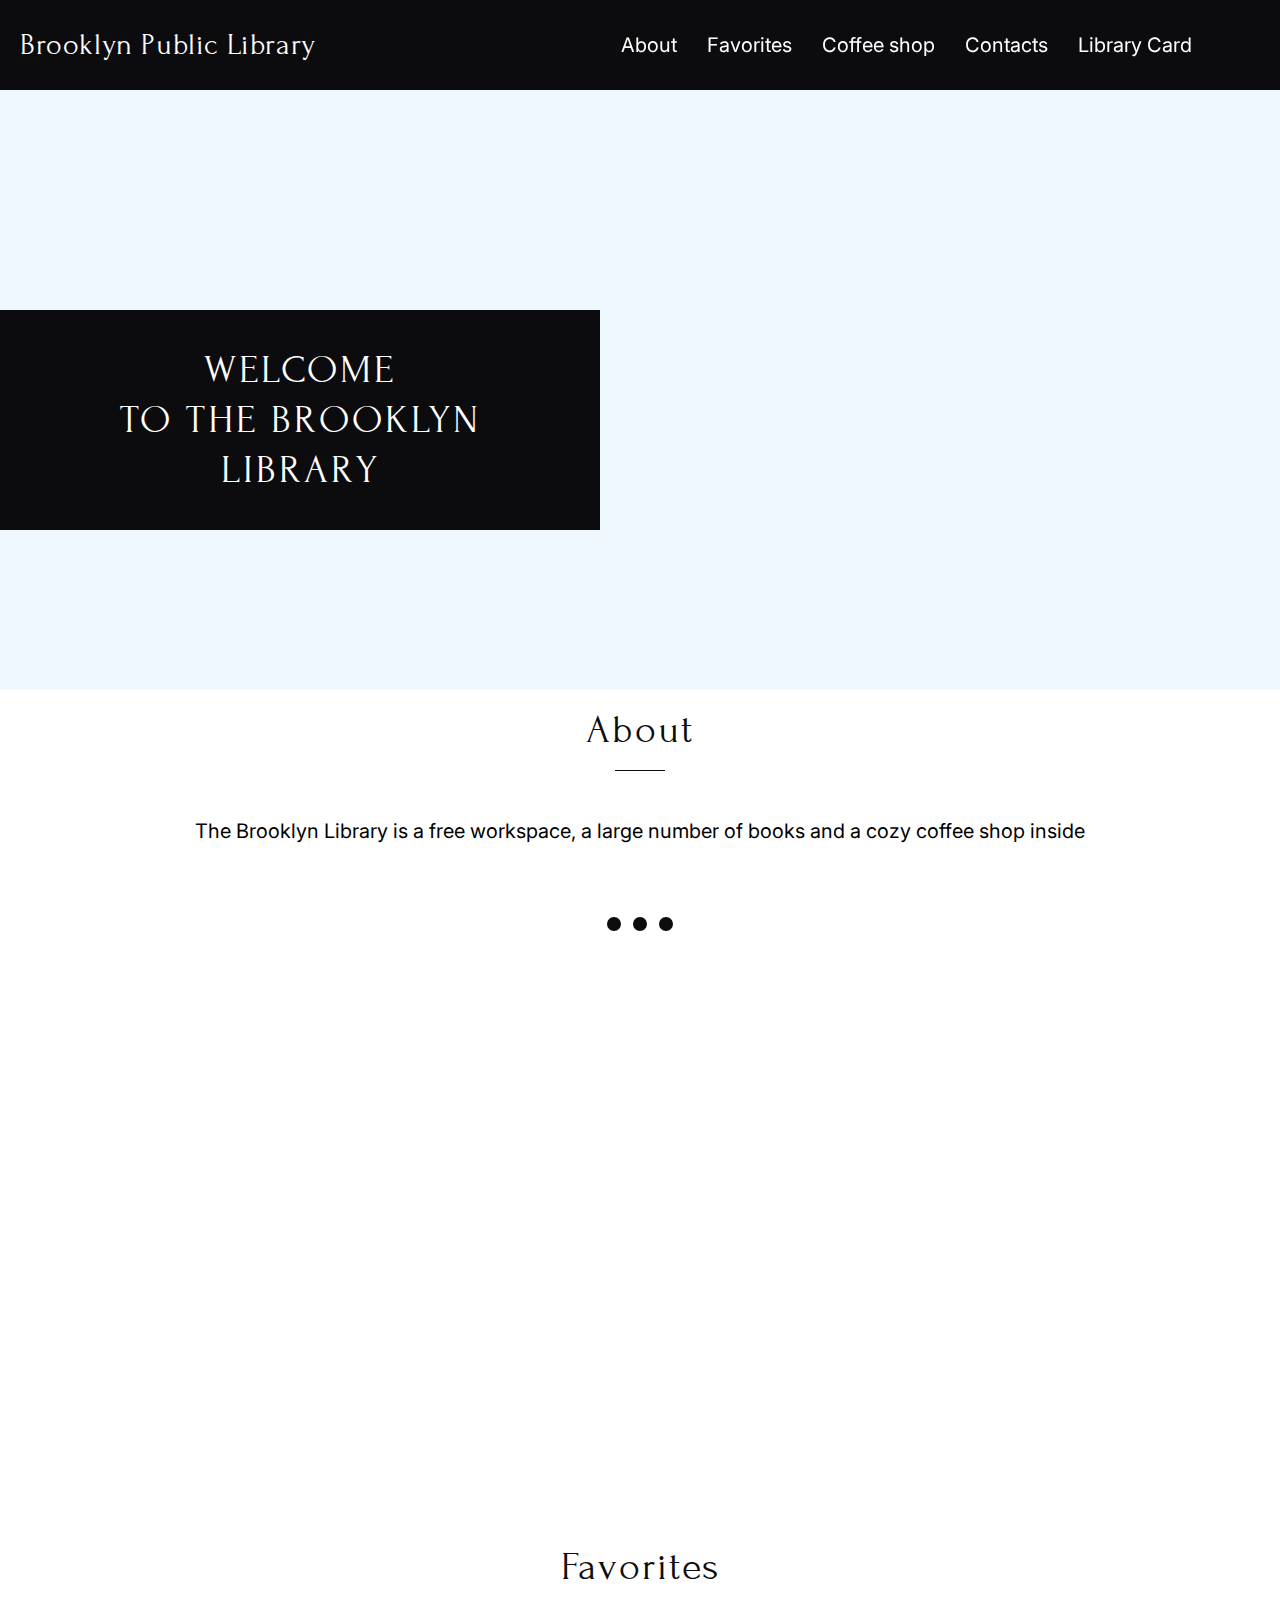
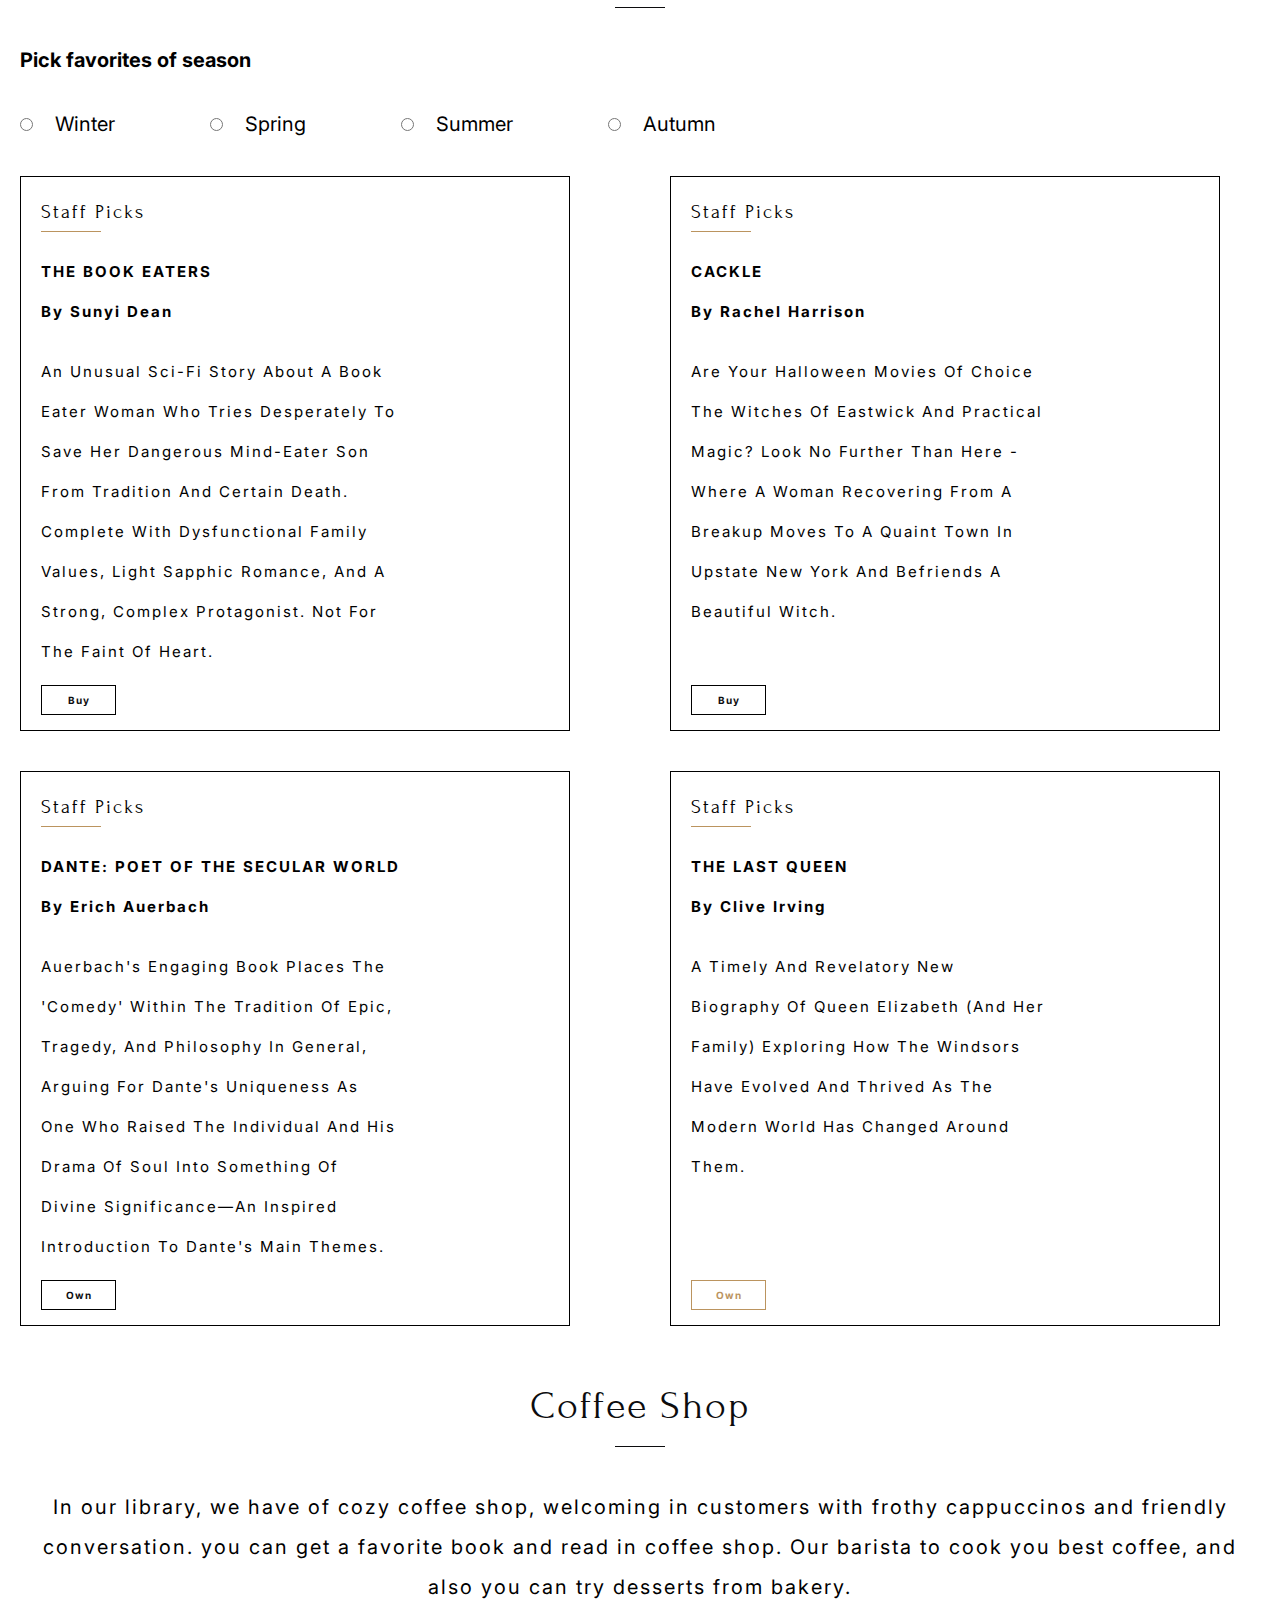
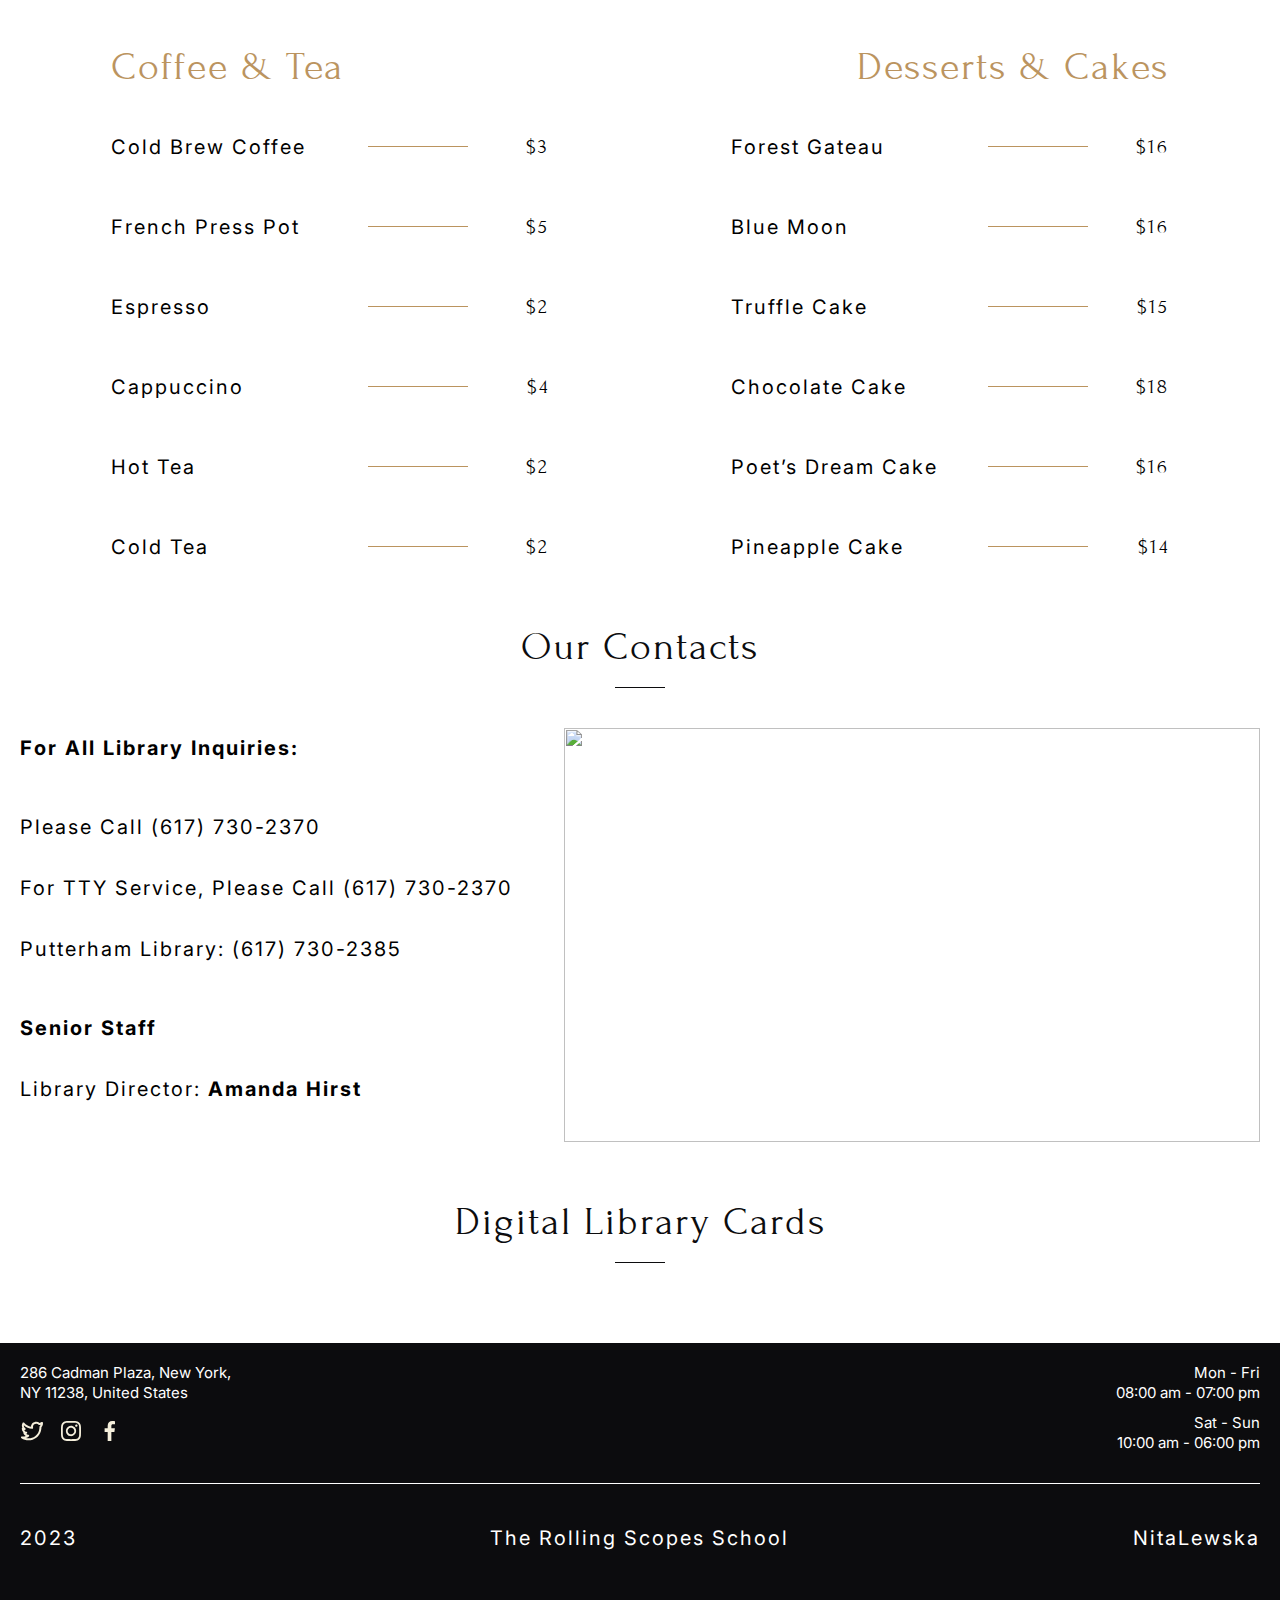
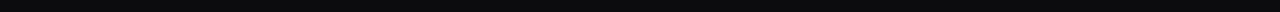
==== commit d7b6b3ee: "feat: add tablet view for some sections, add burger menu" ====
--- a/library/index.html
+++ b/library/index.html
@@ -13,6 +13,7 @@
     <link rel="icon" type="image/png" sizes="32x32" href="favicon/favicon-32x32.png">
     <link rel="icon" type="image/png" sizes="16x16" href="favicon/favicon-16x16.png">
     <link rel="manifest" href="favicon/site.webmanifest">
+    <script src="scripts.js" defer></script>
 </head>
 <body>
     <header>
@@ -26,6 +27,11 @@
                     <li><a href="#contacts">Contacts</a></li>
                     <li><a href="#library_card">Library Card</a></li>
                 </ul>
+                <div id="nav-icon">
+                    <span></span>
+                    <span></span>
+                    <span></span>
+                </div>
             </nav>
             <img src="img/icon_profile.svg" alt="">
         </div>
--- a/library/styles.css
+++ b/library/styles.css
@@ -2,6 +2,7 @@
 
 html {
     box-sizing: border-box;
+    overflow-x: hidden;
 }
 
 *,
@@ -77,7 +78,7 @@
     width: 100%;
     display: flex;
     justify-content: center;
-    background-color: black;
+    background-color: #0C0C0E;;
     position: sticky;
     top: 0;
     z-index: 10;
@@ -136,6 +137,98 @@
     cursor: pointer;
 }
 
+#nav-icon {
+    display: none;
+}
+
+@media (max-width:1024px) {
+
+    header nav {
+        width: 100%;
+    }
+
+    header nav ul {
+        position: absolute;
+        width: 332px;
+        height: 570px;
+        flex-direction: column;
+        background: #0C0C0E;;
+        top: 90px;
+        right: 0;
+        opacity: 0;
+        transform: translateX(332px);
+        transition: opacity 500ms ease-in-out, transform 500ms ease-in-out;
+    }
+
+    header nav ul.open {
+        opacity: 1;
+        transform: translateX(0);
+    }
+
+    header img {
+        position: absolute;
+        right: 105px;
+        top: 31px;
+        cursor: pointer;
+    }
+
+    #nav-icon {
+        width: 45px;
+        height: 32px;
+        margin-left: auto;
+        transform: rotate(0deg);
+        transition: .5s ease-in-out;
+        cursor: pointer;
+        display: unset;
+        position: relative;
+        align-self: center;
+    }
+
+    #nav-icon span {
+        display: block;
+        position: absolute;
+        height: 2px;
+        width: 100%;
+        background: white;
+        opacity: 1;
+        left: 0;
+        transform: rotate(0deg);
+        transition: .25s ease-in-out;
+    }
+
+    #nav-icon span:nth-child(1) {
+        top: 6px;
+        transform-origin: left center;
+    }
+
+    #nav-icon span:nth-child(2) {
+        top: 15px;
+        transform-origin: left center;
+    }
+
+    #nav-icon span:nth-child(3) {
+        top: 24px;
+        transform-origin: left center;
+    }
+
+    #nav-icon.open span:nth-child(1) {
+        transform: rotate(45deg);
+        top: -3px;
+        left: 6px;
+    }
+
+    #nav-icon.open span:nth-child(2) {
+        width: 0%;
+        opacity: 0;
+    }
+
+    #nav-icon.open span:nth-child(3) {
+        transform: rotate(-45deg);
+        top: 29px;
+        left: 6px;
+    }
+}
+
 main {
     width: 100%;
     display: flex;
@@ -162,7 +255,7 @@
     letter-spacing: 3px;
     text-transform: uppercase;
     width: 600px;
-    background-color: #000;
+    background-color: #0C0C0E;
     padding: 35px 40px;
     margin-left: -20px;
     margin-top: 200px;
@@ -198,12 +291,11 @@
 .about_gallery__controls {
     display: flex;
     justify-content: center;
-    gap: 10px;
     margin-top: 40px;
 }
 
 .about_gallery__controls button {
-    height: 28px;
+    height: 26px;
     aspect-ratio: 1;
     border-radius: 50%;
     border: 6px solid white;
@@ -212,6 +304,16 @@
 
 }
 
+@media (max-width:1024px) {
+
+    .about_gallery img {
+        display: none;
+    }
+    .about_gallery img:first-of-type {
+        display: unset;
+    }
+}
+
 /* FAVORITES */
 
 .favorites {
@@ -239,11 +341,11 @@
     margin-top: -40px;
 }
 
-.favorites form p{
+.favorites form p {
     margin-bottom: 40px;
 }
 
-.favorites form input{
+.favorites form input {
     padding: 6px;
 }
 
@@ -351,7 +453,7 @@
     cursor: pointer;
 }
 
-.favorites_card button:hover{
+.favorites_card button:hover {
     border-radius: 2px;
     border: 1px solid #BB945F;
     background: #BB945F;
@@ -359,16 +461,44 @@
 
 .favorites_card button:disabled,
 .favorites_card button[disabled] {
-    color:#BB945F;
+    color: #BB945F;
     border: 1px solid #BB945F;
     cursor: default;
 }
 
 .favorites_card button:disabled:hover,
-.favorites_card button[disabled]:hover{
+.favorites_card button[disabled]:hover {
     border-radius: unset;
     border: 1px solid #BB945F;
     background: unset;
+}
+
+@media (max-width:1024px) {
+    .favorites {
+        flex-direction: column;
+        align-items: center;
+        justify-content: center;
+    }
+
+    .favorites h2 {
+        flex-basis: unset;
+        margin-top: 25px;
+    }
+
+    .favorites form {
+        flex-basis: unset;
+        color: #000;
+        text-align: left;
+        font-family: Inter;
+        font-size: 20px;
+        font-style: normal;
+        font-weight: 700;
+        line-height: normal;
+        margin-top: -40px;
+    }
+    .favorites form p {
+        margin-bottom: 2%;
+    }
 }
 
 /* COFFEE SHOP */
@@ -462,6 +592,18 @@
     right: 81px;
 }
 
+@media (max-width:1024px){
+    .coffee_shop {
+        flex-direction: column;
+    }
+    .coffee_shop article:last-of-type {
+        width: 438px;
+        align-self: flex-end;
+        margin-top: 40px;
+        align-items: unset;
+    }
+}
+
 /* CONTACTS */
 
 .contacts p {
@@ -514,7 +656,7 @@
     padding: 20px;
 }
 
-.main_footer{
+.main_footer {
     width: 100%;
     display: grid;
     gap: 10px;
@@ -526,18 +668,19 @@
     font-size: 15px;
     font-style: normal;
     font-weight: 400;
-    line-height: 20px; /* 133.333% */
+    line-height: 20px;
+    /* 133.333% */
     text-align: right;
 }
 
-.main_footer>p:first-of-type{
+.main_footer>p:first-of-type {
     text-align: left;
 }
 
-.main_footer__icons{
+.main_footer__icons {
     display: flex;
     gap: 15px;
-    align-items: center ;
+    align-items: center;
 }
 
 .sub_footer {
@@ -575,7 +718,7 @@
 
 .oops {
     font-size: 32px;
-    margin-block:20px;
+    margin-block: 20px;
     text-align: center;
     margin-inline: auto;
 }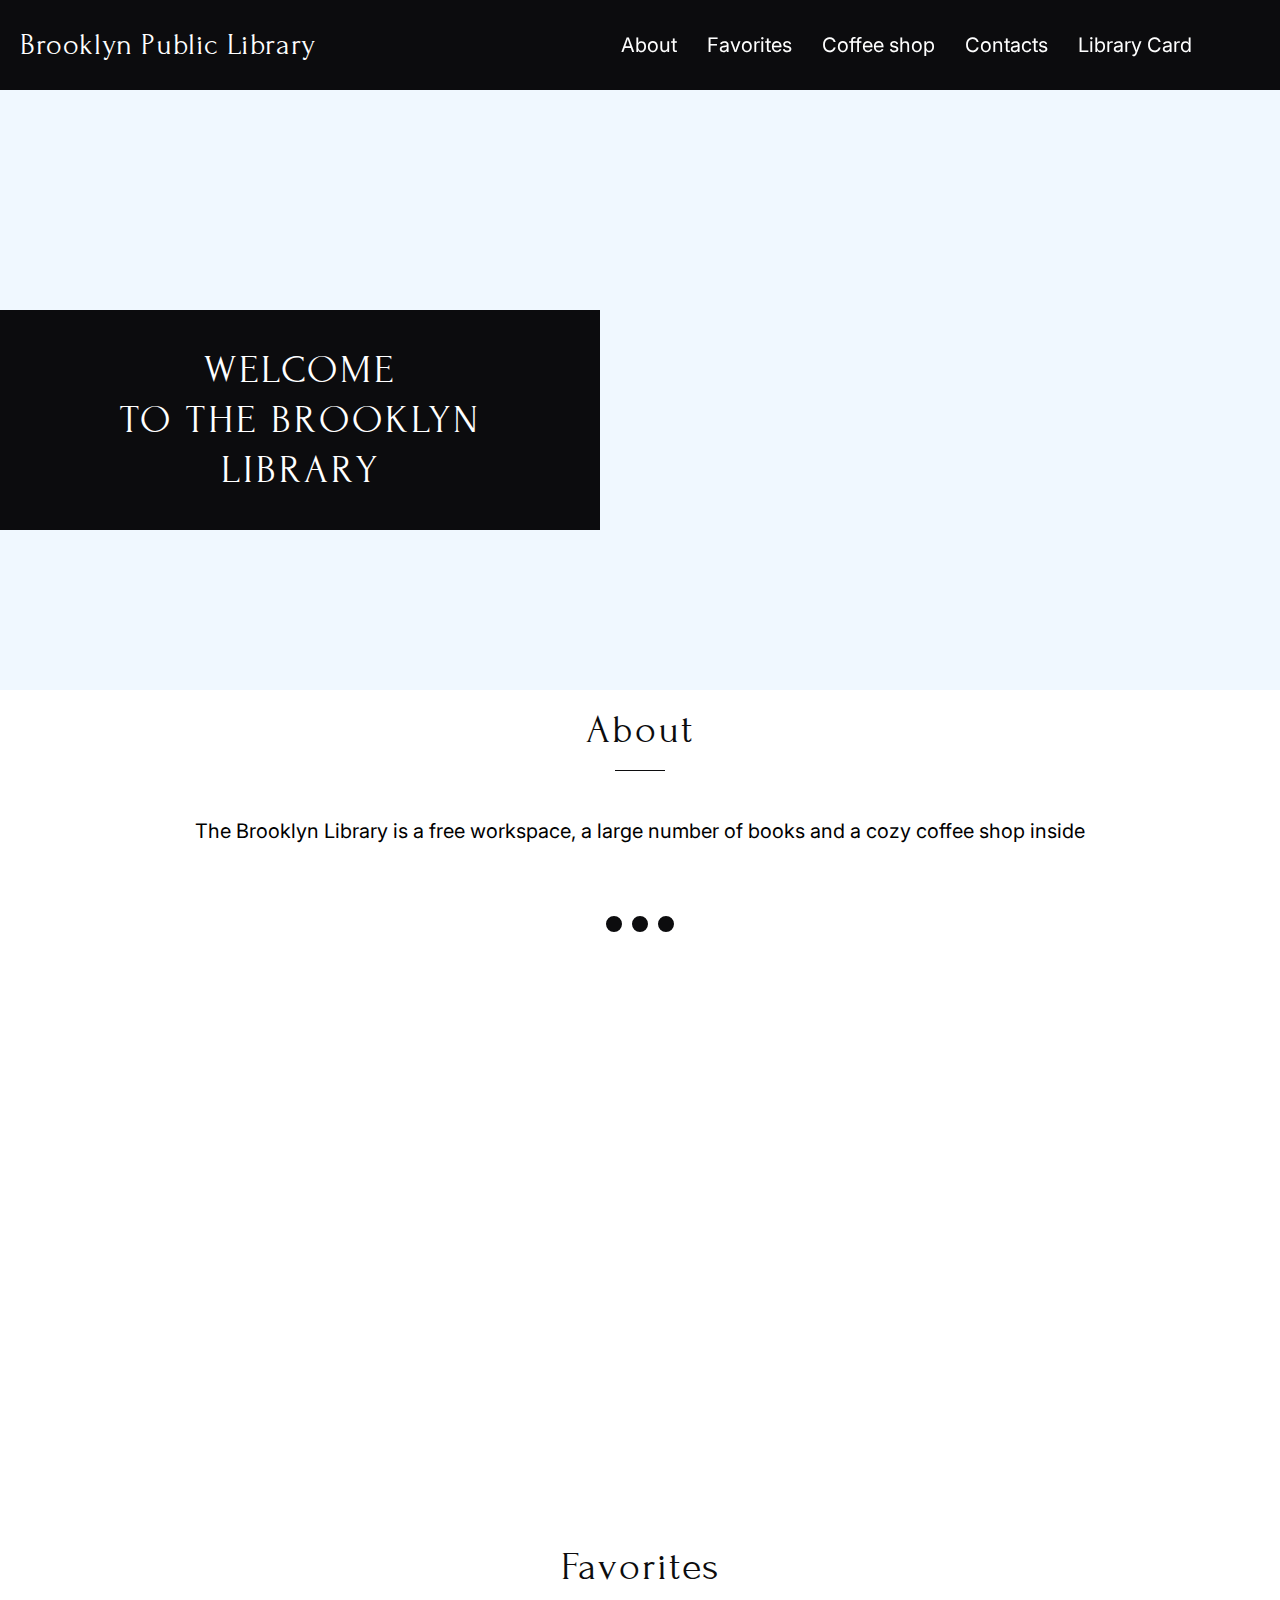
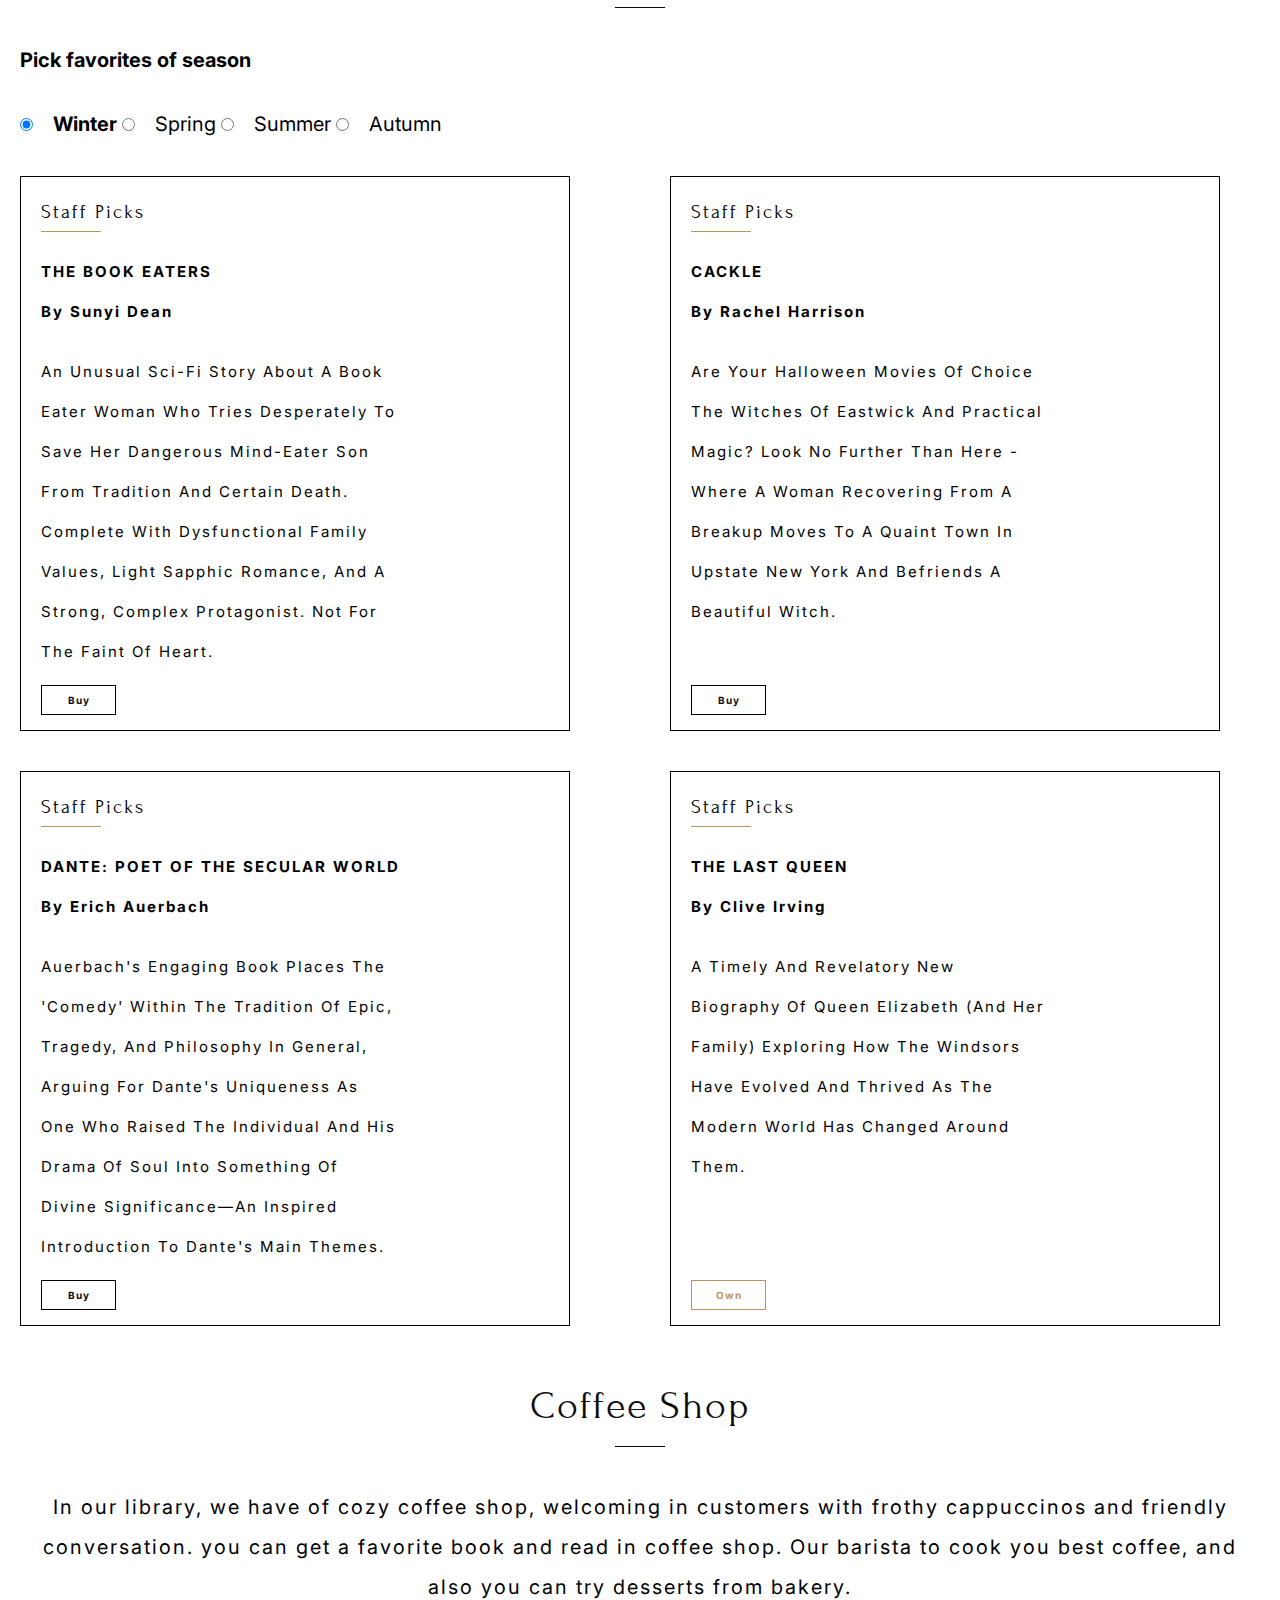
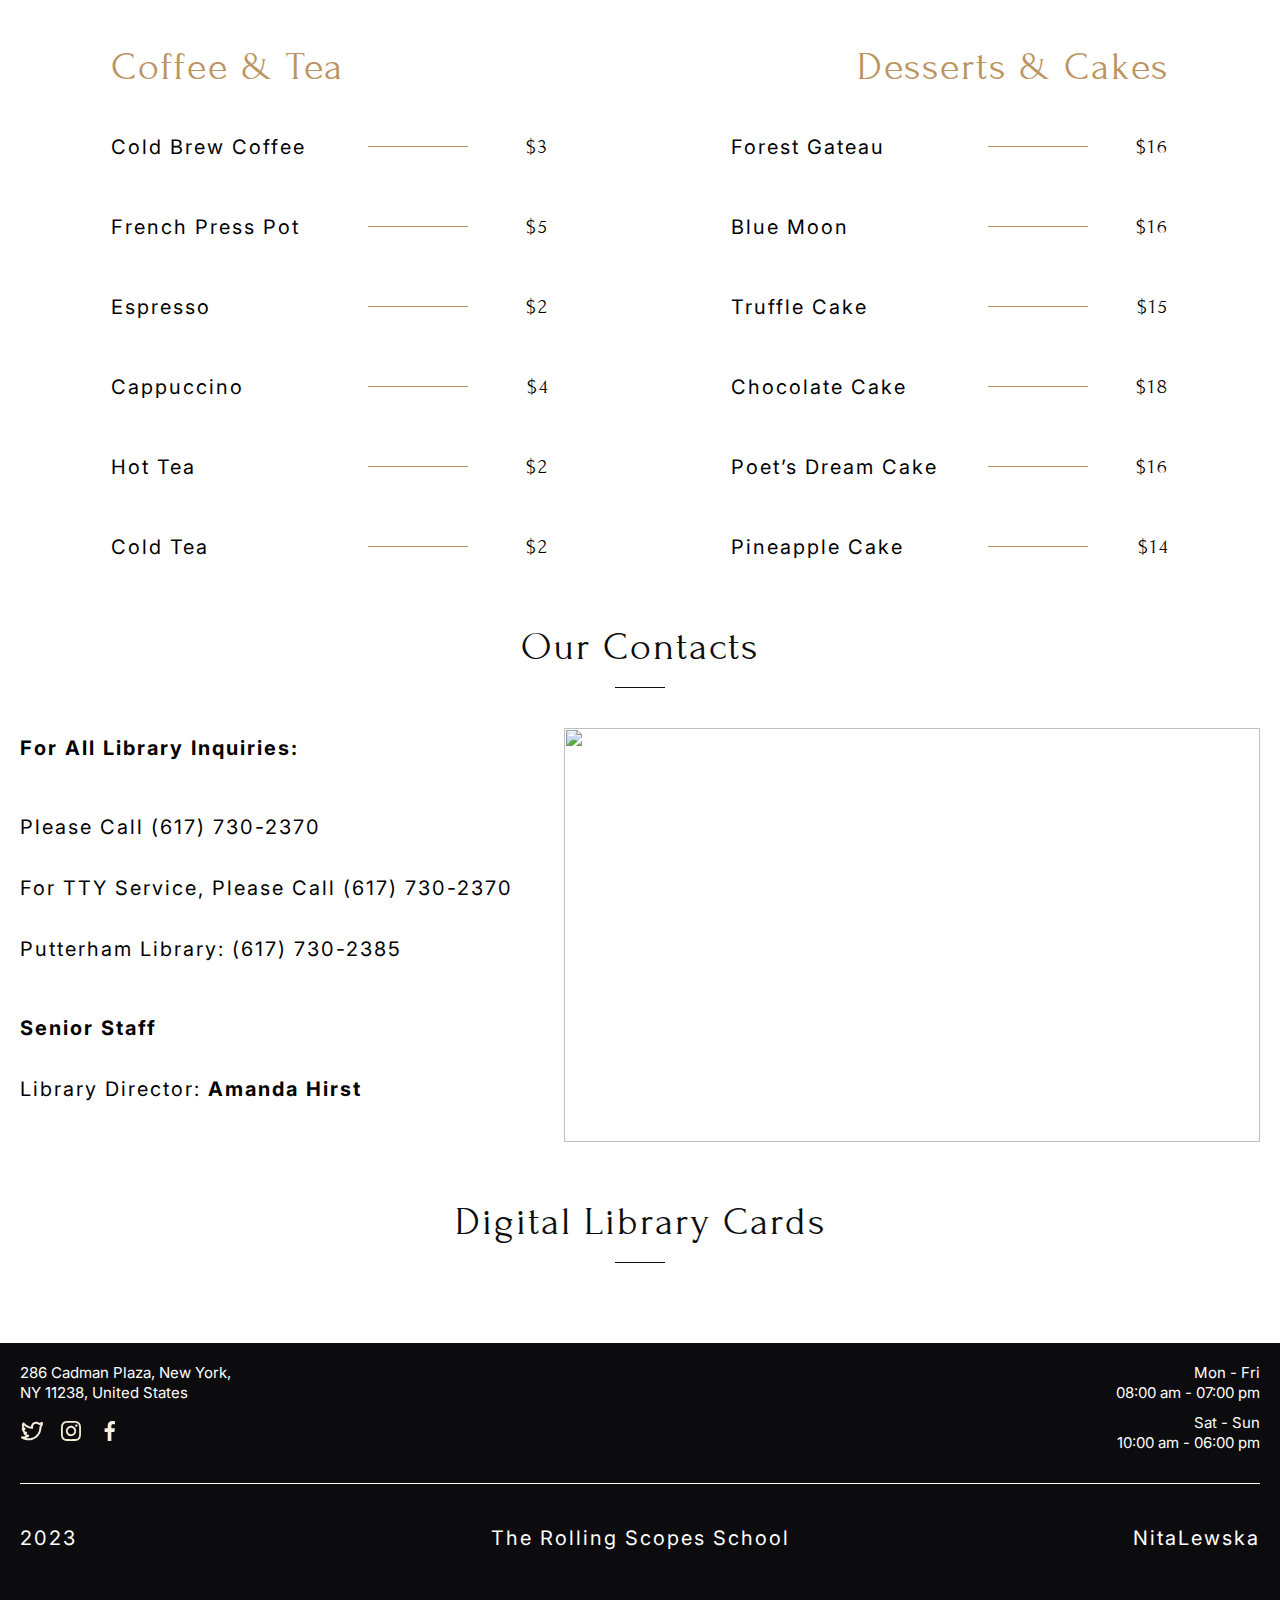
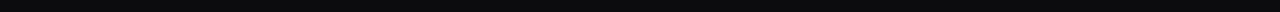
==== commit 6c9b4c1b: "fix: welcome section bgi; feat: add tablet support in some sections" ====
--- a/library/index.html
+++ b/library/index.html
@@ -15,6 +15,7 @@
     <link rel="manifest" href="favicon/site.webmanifest">
     <script src="scripts.js" defer></script>
 </head>
+
 <body>
     <header>
         <div class="container">
@@ -56,23 +57,18 @@
                     <button></button>
                     <button></button>
                     <button></button>
+                    <button></button>
+                    <button></button>
                 </div>
             </section>
             <section class="favorites" id="favorites">
                 <h2>Favorites</h2>
                 <form action="/">
                     <p>Pick favorites of season</p>
-                    <input type="radio" id="season1" name="season" value="winter">
-                    <label for="season1">Winter</label>
-
-                    <input type="radio" id="season2" name="season" value="spring">
-                    <label for="season2">Spring</label>
-
-                    <input type="radio" id="season3" name="season" value="summer">
-                    <label for="season3">Summer</label>
-
-                    <input type="radio" id="season4" name="season" value="autumn">
-                    <label for="season4">Autumn</label>
+                    <label for="season1" checked><input type="radio" id="season1" name="season" value="winter" checked>Winter</label>
+                    <label for="season2"><input type="radio" id="season2" name="season" value="spring">Spring</label>
+                    <label for="season3"><input type="radio" id="season3" name="season" value="summer">Summer</label>
+                    <label for="season4"><input type="radio" id="season4" name="season" value="autumn">Autumn</label>
                 </form>
                 <article class="favorites_card">
                     <p class="favorites_card__stuff">Staff Picks</p>
@@ -104,7 +100,7 @@
                         tradition of epic, tragedy, and philosophy in general, arguing for Dante's uniqueness as one who
                         raised the individual and his drama of soul into something of divine significance—an inspired
                         introduction to Dante's main themes.</p>
-                    <button>Own</button>
+                    <button>Buy</button>
                     <img src="img/cover_dante.png" alt="">
                 </article>
                 <article class="favorites_card">
@@ -120,10 +116,8 @@
             </section>
             <section class="coffee_shop" id="coffee_shop">
                 <h2>Coffee shop</h2>
-                <p>In our library, we have of cozy coffee shop, welcoming in customers with frothy cappuccinos and
-                    friendly conversation.
-                    you can get a favorite book and read in coffee shop. Our barista to cook you best coffee, and also
-                    you can try desserts from bakery.</p>
+                <p>In our library, we have of cozy coffee shop, welcoming in customers with frothy cappuccinos and friendly conversation.
+                    you can get a favorite book and read in coffee shop. Our barista to cook you best coffee, and also you can try desserts from bakery.</p>
                 <article>
                     <h3>Coffee & Tea</h3>
                     <p>Cold Brew Coffee<span>$3</span></p>
--- a/library/styles.css
+++ b/library/styles.css
@@ -2,7 +2,6 @@
 
 html {
     box-sizing: border-box;
-    overflow-x: hidden;
 }
 
 *,
@@ -15,6 +14,7 @@
 
 html {
     scroll-behavior: smooth;
+    overflow-x: hidden;
 }
 
 
@@ -23,6 +23,7 @@
     justify-content: center;
     flex-direction: column;
     background-color: aliceblue;
+    overflow-x: hidden;
 }
 
 /* UTILITY/COMMON CLASSES */
@@ -78,7 +79,8 @@
     width: 100%;
     display: flex;
     justify-content: center;
-    background-color: #0C0C0E;;
+    background-color: #0C0C0E;
+    ;
     position: sticky;
     top: 0;
     z-index: 10;
@@ -148,11 +150,13 @@
     }
 
     header nav ul {
+        padding-top: 10px;
         position: absolute;
         width: 332px;
         height: 570px;
         flex-direction: column;
-        background: #0C0C0E;;
+        background: #0C0C0E;
+        ;
         top: 90px;
         right: 0;
         opacity: 0;
@@ -214,7 +218,7 @@
     #nav-icon.open span:nth-child(1) {
         transform: rotate(45deg);
         top: -3px;
-        left: 6px;
+        left: 3px;
     }
 
     #nav-icon.open span:nth-child(2) {
@@ -225,7 +229,7 @@
     #nav-icon.open span:nth-child(3) {
         transform: rotate(-45deg);
         top: 29px;
-        left: 6px;
+        left: 3px;
     }
 }
 
@@ -239,8 +243,10 @@
 
 .welcome {
     height: 600px;
-    background: url(img/welcome-bgi.png);
-    background-position: center bottom;
+    background: url(img/85c1859f825ed82614b2036bc8be037f.jpeg);
+    background-position: center center;
+    background-size: cover;
+    background-repeat: no-repeat;
 }
 
 .welcome p {
@@ -298,20 +304,38 @@
     height: 26px;
     aspect-ratio: 1;
     border-radius: 50%;
-    border: 6px solid white;
+    border: 5px solid white;
     background-color: #0C0C0E;
     cursor: pointer;
-
+}
+
+.about_gallery__controls button:nth-of-type(4),
+.about_gallery__controls button:nth-of-type(5) {
+    display: none;
 }
 
 @media (max-width:1024px) {
+    .about_gallery {
+        justify-content: center;
+    }
 
     .about_gallery img {
         display: none;
     }
+
     .about_gallery img:first-of-type {
         display: unset;
     }
+
+    .about_gallery__controls {
+        margin-bottom: 10px;
+    }
+
+    .about_gallery__controls button:nth-of-type(4),
+    .about_gallery__controls button:nth-of-type(5) {
+        display: unset;
+    }
+
 }
 
 /* FAVORITES */
@@ -347,12 +371,15 @@
 
 .favorites form input {
     padding: 6px;
+    margin-right: 20px;
 }
 
 .favorites form label {
     font-weight: 400;
-    margin-right: 90px;
-    padding-left: 17px;
+}
+
+.favorites form input[type="radio"]:checked, .favorites form label[checked] {
+    font-weight: bold;
 }
 
 .favorites_card {
@@ -473,31 +500,42 @@
     background: unset;
 }
 
+
+
 @media (max-width:1024px) {
     .favorites {
         flex-direction: column;
         align-items: center;
         justify-content: center;
+        margin-top: 25px;
     }
 
     .favorites h2 {
         flex-basis: unset;
-        margin-top: 25px;
     }
 
     .favorites form {
+        align-self: flex-start;
+        width: 100vw;
+        max-width: 700px;
         flex-basis: unset;
-        color: #000;
-        text-align: left;
-        font-family: Inter;
-        font-size: 20px;
-        font-style: normal;
-        font-weight: 700;
-        line-height: normal;
-        margin-top: -40px;
-    }
+        display: flex;
+        flex-wrap: wrap;
+        align-items: center;
+        justify-content: space-between;
+    }
+
+
+
+    .favorites form label {
+        font-weight: 400;
+        margin-right: unset;
+    }
+
     .favorites form p {
         margin-bottom: 2%;
+        flex-basis: 100%;
+        margin-bottom: 40px;
     }
 }
 
@@ -592,10 +630,11 @@
     right: 81px;
 }
 
-@media (max-width:1024px){
+@media (max-width:1024px) {
     .coffee_shop {
         flex-direction: column;
     }
+
     .coffee_shop article:last-of-type {
         width: 438px;
         align-self: flex-end;
@@ -642,6 +681,19 @@
 .contacts a:hover {
     text-shadow: 0px 0px 0px #000000;
     transform: translateY(-2px);
+}
+
+@media (max-width:1024px) {
+    .contacts {
+        display: flex;
+        flex-direction: column;
+    }
+
+    .contacts img {
+        order: 10;
+        margin-top: 90px;
+        margin-inline: auto;
+    }
 }
 
 /* FOOTER */
@@ -686,7 +738,7 @@
 .sub_footer {
     width: 100%;
     display: grid;
-    grid-template-columns: 1fr 1fr 1fr;
+    grid-template-columns: 1fr auto 1fr;
     margin-block: 44px;
 }
 
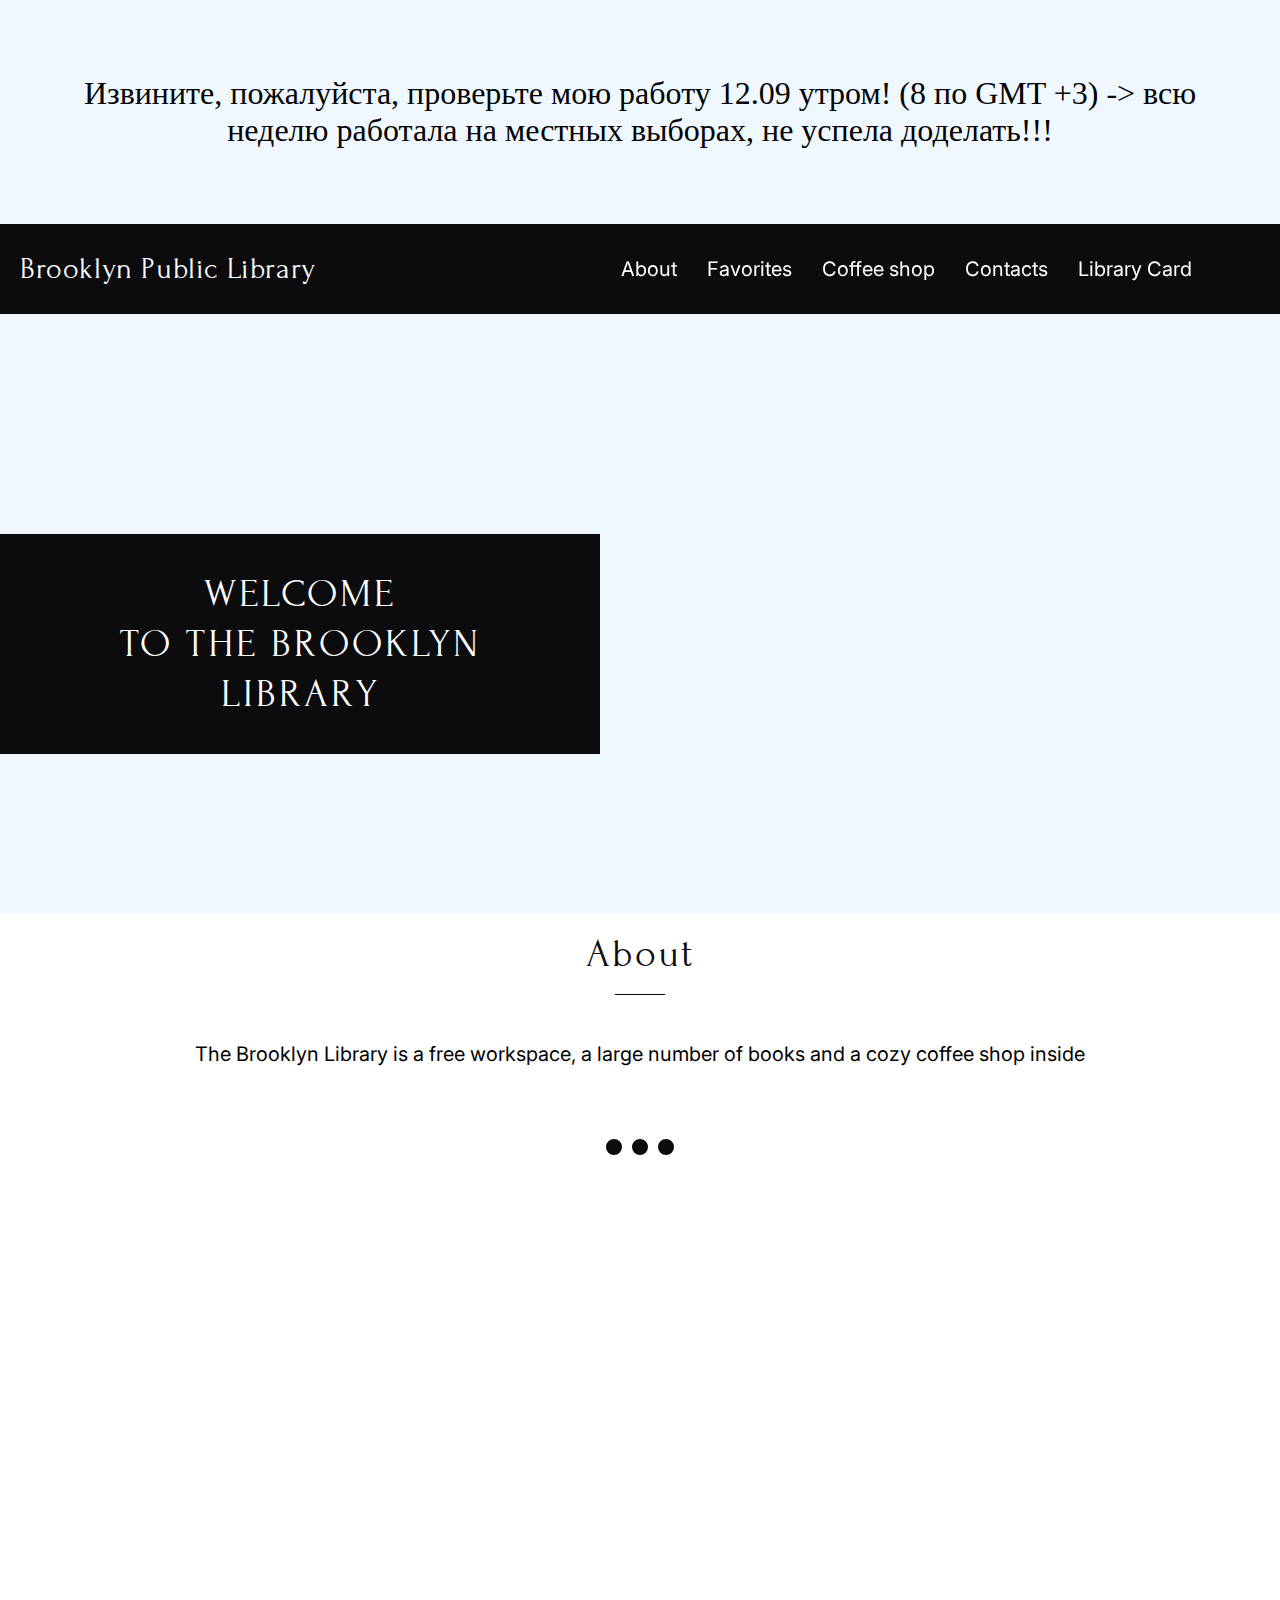
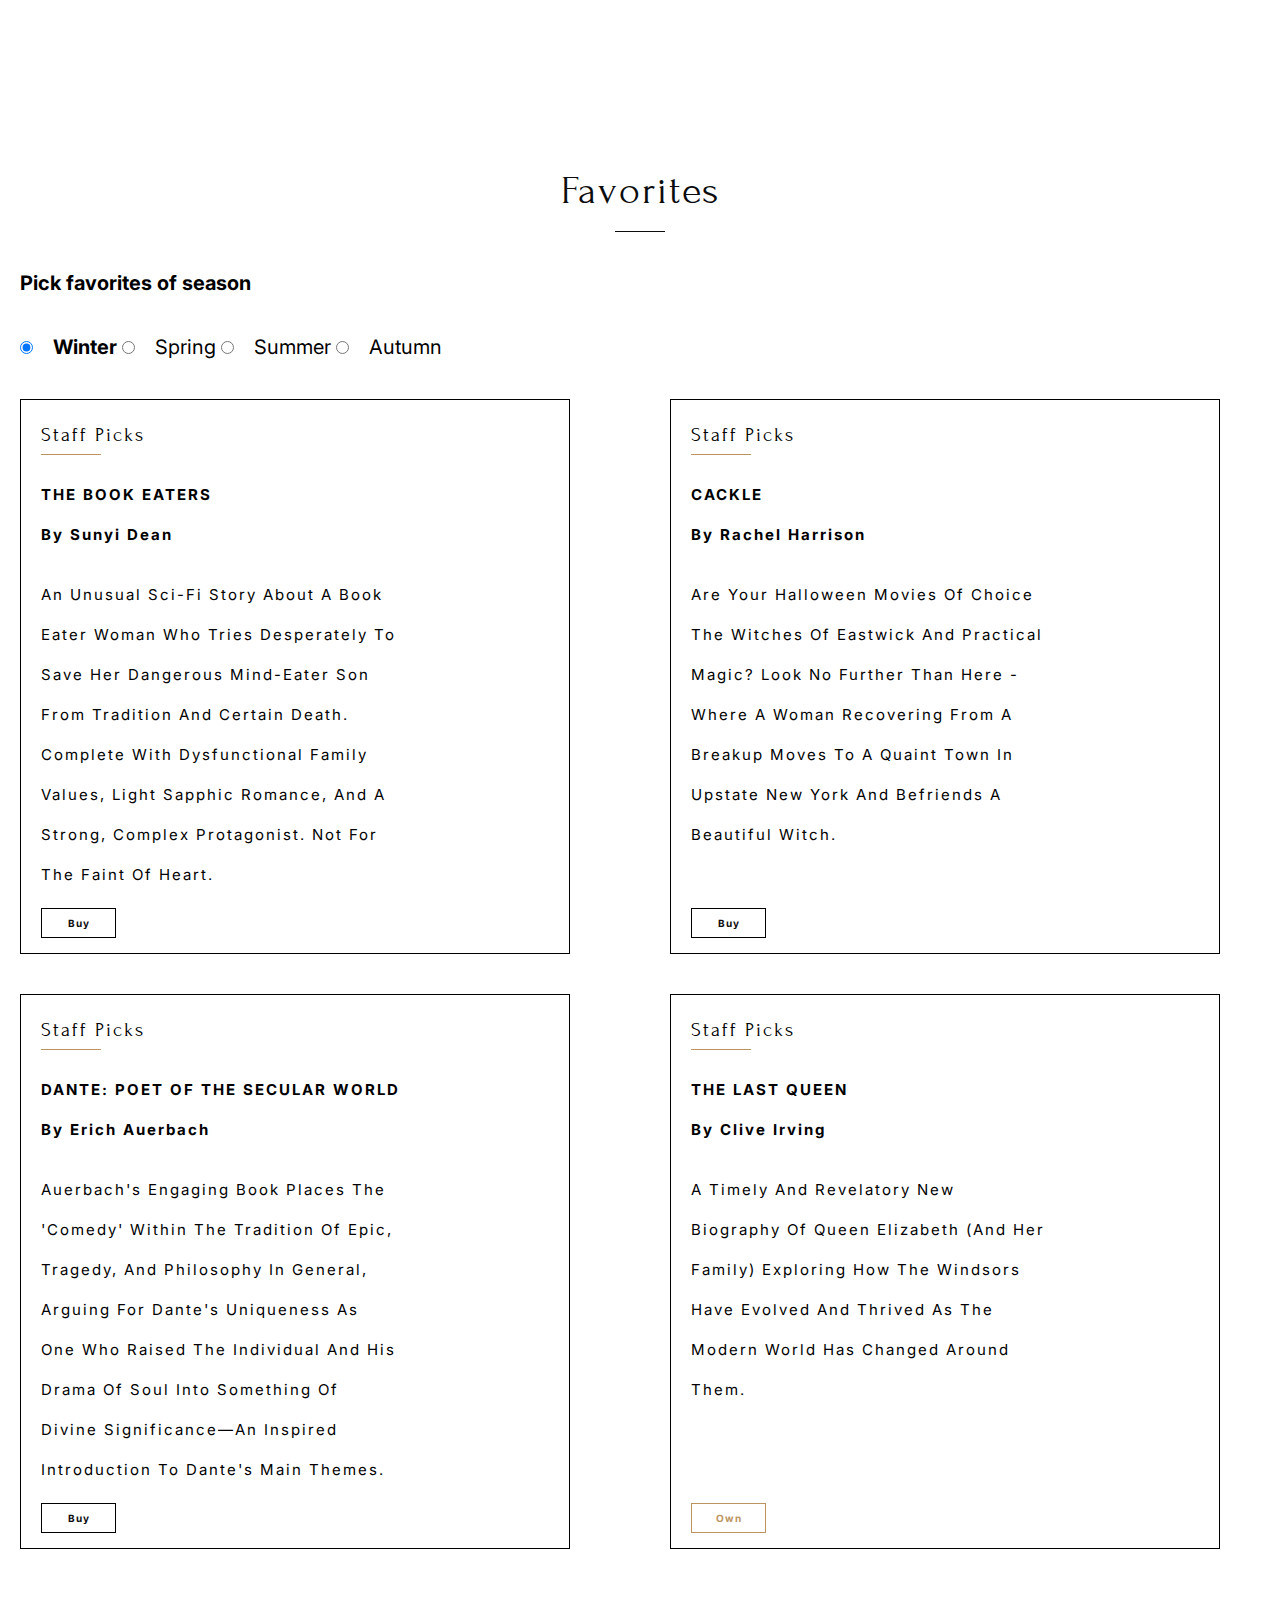
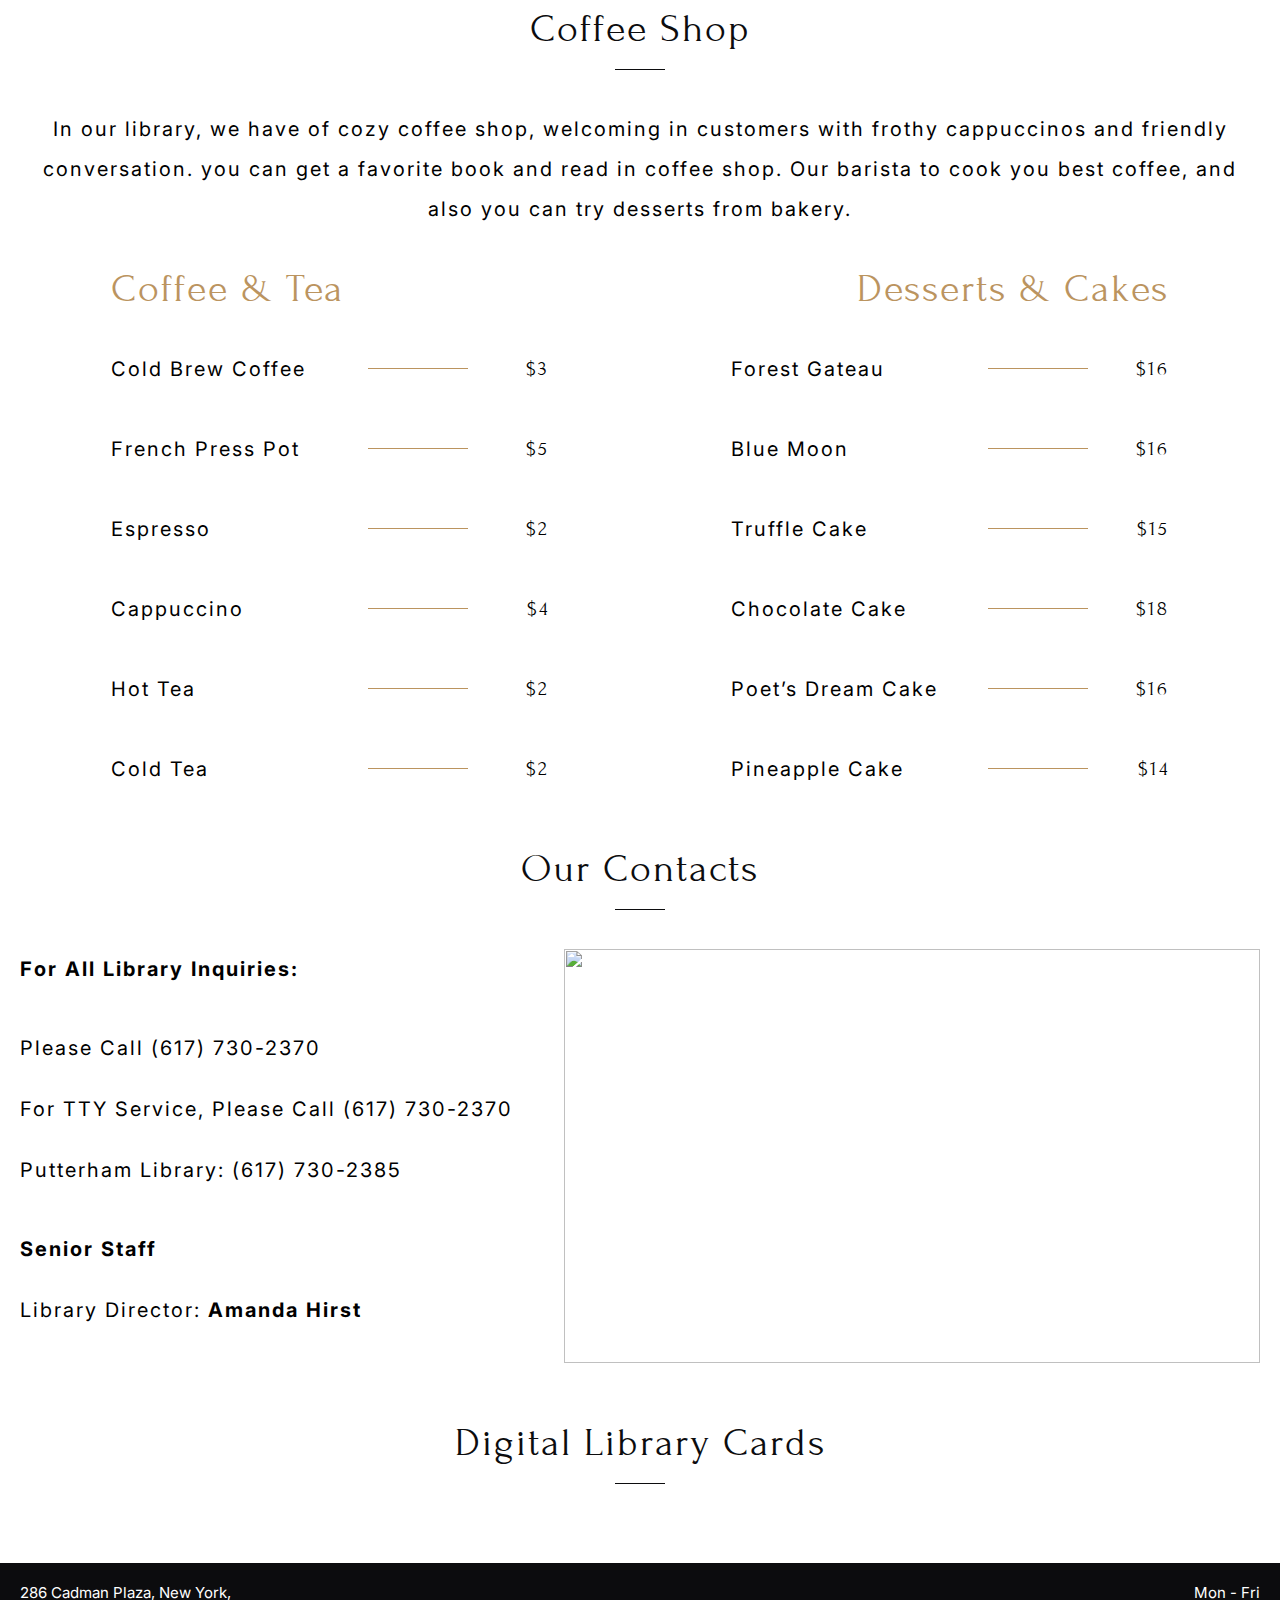
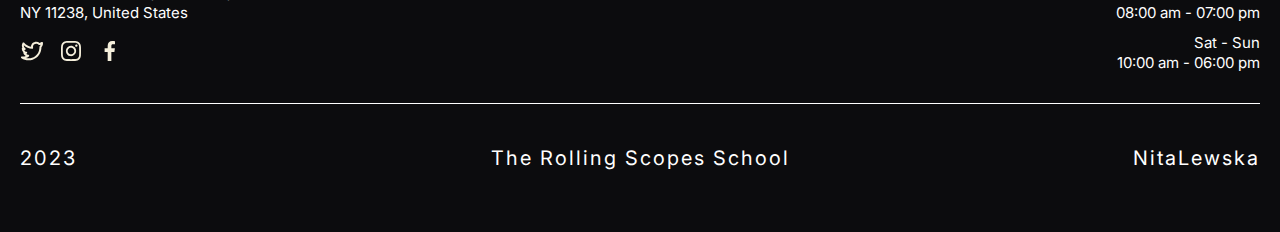
==== commit 4f5a1695: "add sorry section" ====
--- a/library/index.html
+++ b/library/index.html
@@ -17,6 +17,9 @@
 </head>
 
 <body>
+    <div class="container sorry">
+        <p>Извините, пожалуйста, проверьте мою работу 12.09 утром! (8 по GMT +3) -> всю неделю работала на местных выборах, не успела доделать!!!</p>
+    </div>
     <header>
         <div class="container">
             <nav>
@@ -52,13 +55,15 @@
                     <img src="img/about_gallery_1.png" alt="">
                     <img src="img/about_gallery_2.png" alt="">
                     <img src="img/about_gallery_3.png" alt="">
+                    <img src="img/about_gallery_4.png" alt="">
+                    <img src="img/about_gallery_5.png" alt="">
                 </div>
                 <div class="about_gallery__controls">
-                    <button></button>
-                    <button></button>
-                    <button></button>
-                    <button></button>
-                    <button></button>
+                    <button class="about_gallery__controls_dot"></button>
+                    <button class="about_gallery__controls_dot"></button>
+                    <button class="about_gallery__controls_dot"></button>
+                    <button class="about_gallery__controls_dot"></button>
+                    <button class="about_gallery__controls_dot"></button>
                 </div>
             </section>
             <section class="favorites" id="favorites">
--- a/library/styles.css
+++ b/library/styles.css
@@ -1,3 +1,12 @@
+.sorry {
+    display: flex;
+    padding: 75px;
+    font-size: 32px;
+    text-align: center;
+}
+
+
+
 /* Box Model Fix */
 
 html {
@@ -24,20 +33,21 @@
     flex-direction: column;
     background-color: aliceblue;
     overflow-x: hidden;
+    font-size: 16px;
 }
 
 /* UTILITY/COMMON CLASSES */
 
 .container {
     width: 100vw;
-    max-width: 1440px;
+    max-width: 90rem;
     display: flex;
     justify-content: flex-start;
     flex-wrap: wrap;
 }
 
 section {
-    padding: 20px 20px 40px;
+    padding: 1.25rem 1.25rem 2.5rem;
     width: 100%;
     background: #FFF;
 }
@@ -45,23 +55,23 @@
 h2 {
     color: #0C0C0E;
     font-family: Forum;
-    font-size: 40px;
-    font-style: normal;
-    font-weight: 400;
-    line-height: 40px;
+    font-size: 2.5rem;
+    font-style: normal;
+    font-weight: 400;
+    line-height: 2.5rem;
     /* 100% */
-    letter-spacing: 2px;
+    letter-spacing: 0.125rem;
     text-transform: capitalize;
     text-align: center;
     position: relative;
-    margin-bottom: 61px;
+    margin-bottom: 3.75rem;
 }
 
 h2::after {
     position: absolute;
     content: '';
-    height: 1px;
-    width: 50px;
+    height: 0.0625rem;
+    width: 3.125rem;
     background: #0C0C0E;
     bottom: -21px;
     left: 0;
@@ -80,7 +90,6 @@
     display: flex;
     justify-content: center;
     background-color: #0C0C0E;
-    ;
     position: sticky;
     top: 0;
     z-index: 10;
@@ -270,7 +279,7 @@
 /* ABOUT */
 
 .about {
-    height: 837px;
+    min-height: 837px;
 }
 
 .about p {
@@ -325,10 +334,6 @@
 
     .about_gallery img:first-of-type {
         display: unset;
-    }
-
-    .about_gallery__controls {
-        margin-bottom: 10px;
     }
 
     .about_gallery__controls button:nth-of-type(4),
@@ -507,7 +512,7 @@
         flex-direction: column;
         align-items: center;
         justify-content: center;
-        margin-top: 25px;
+        padding-top: 15px;
     }
 
     .favorites h2 {
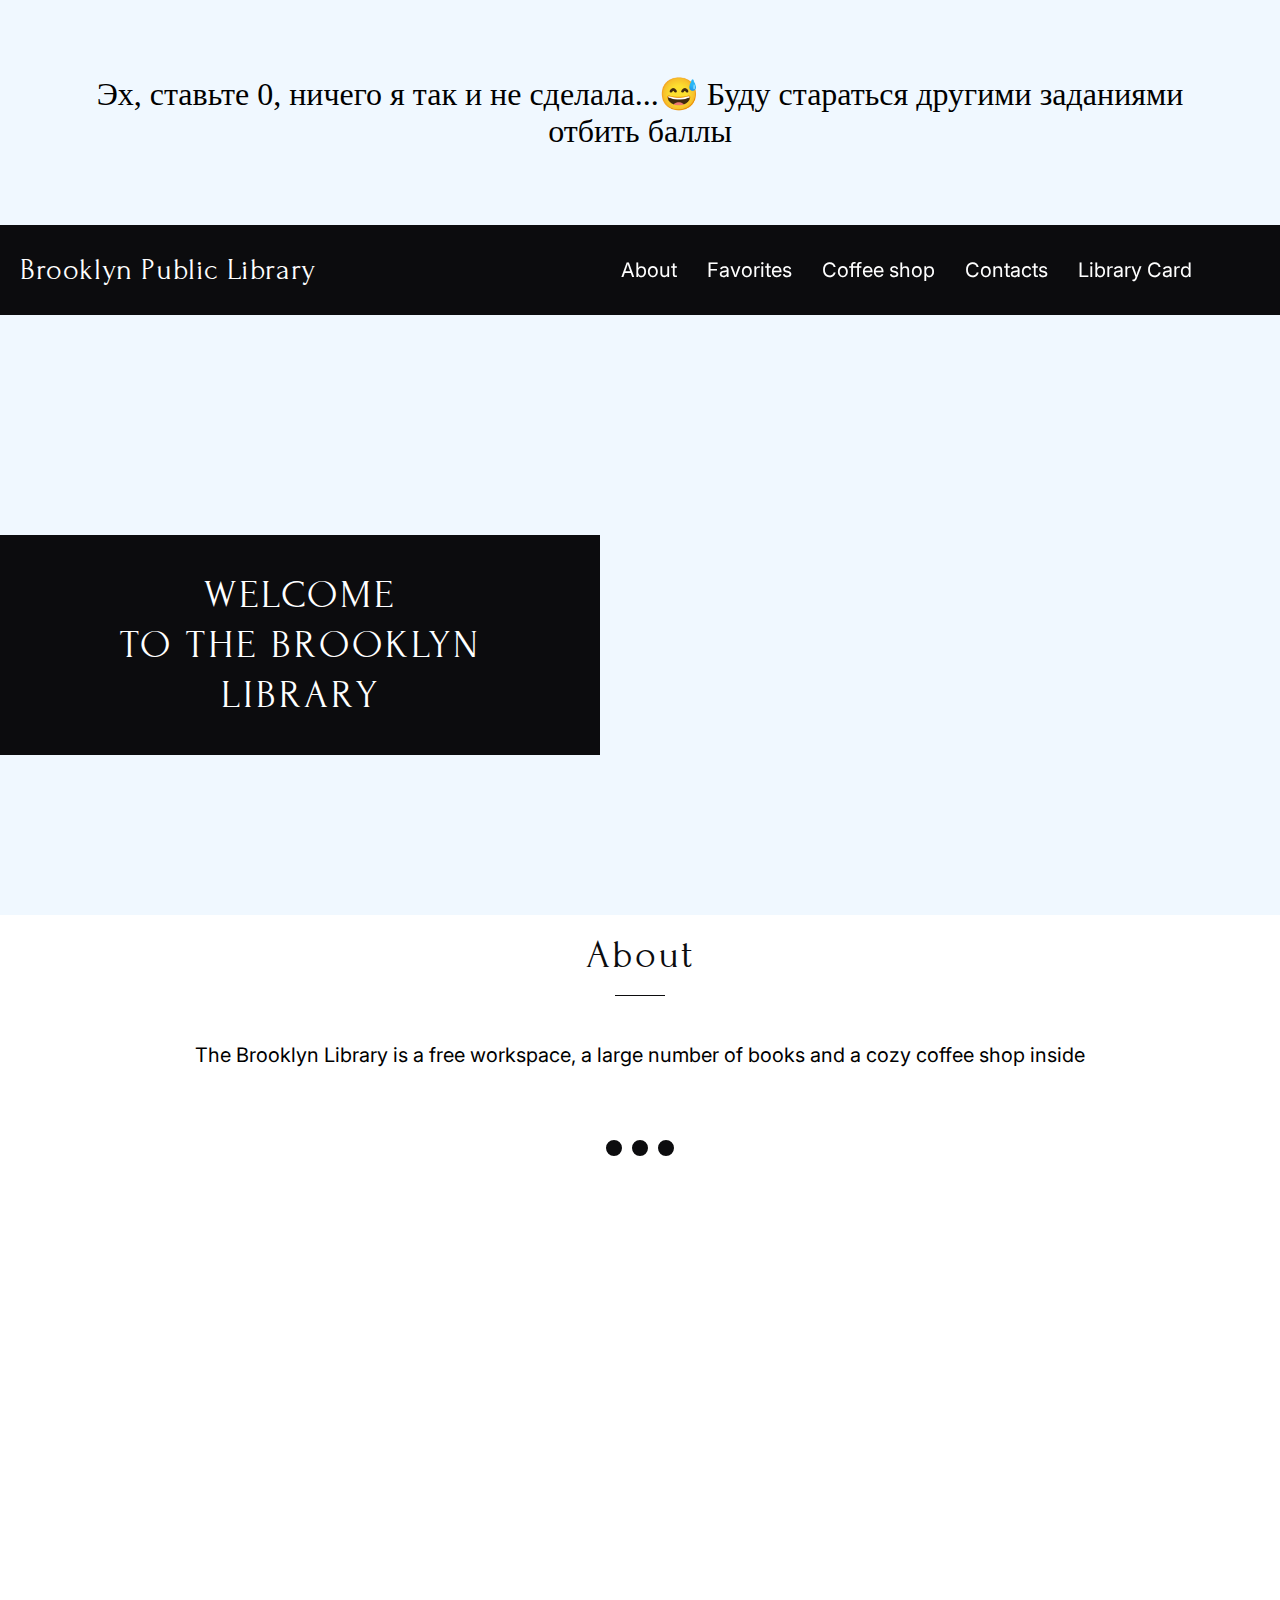
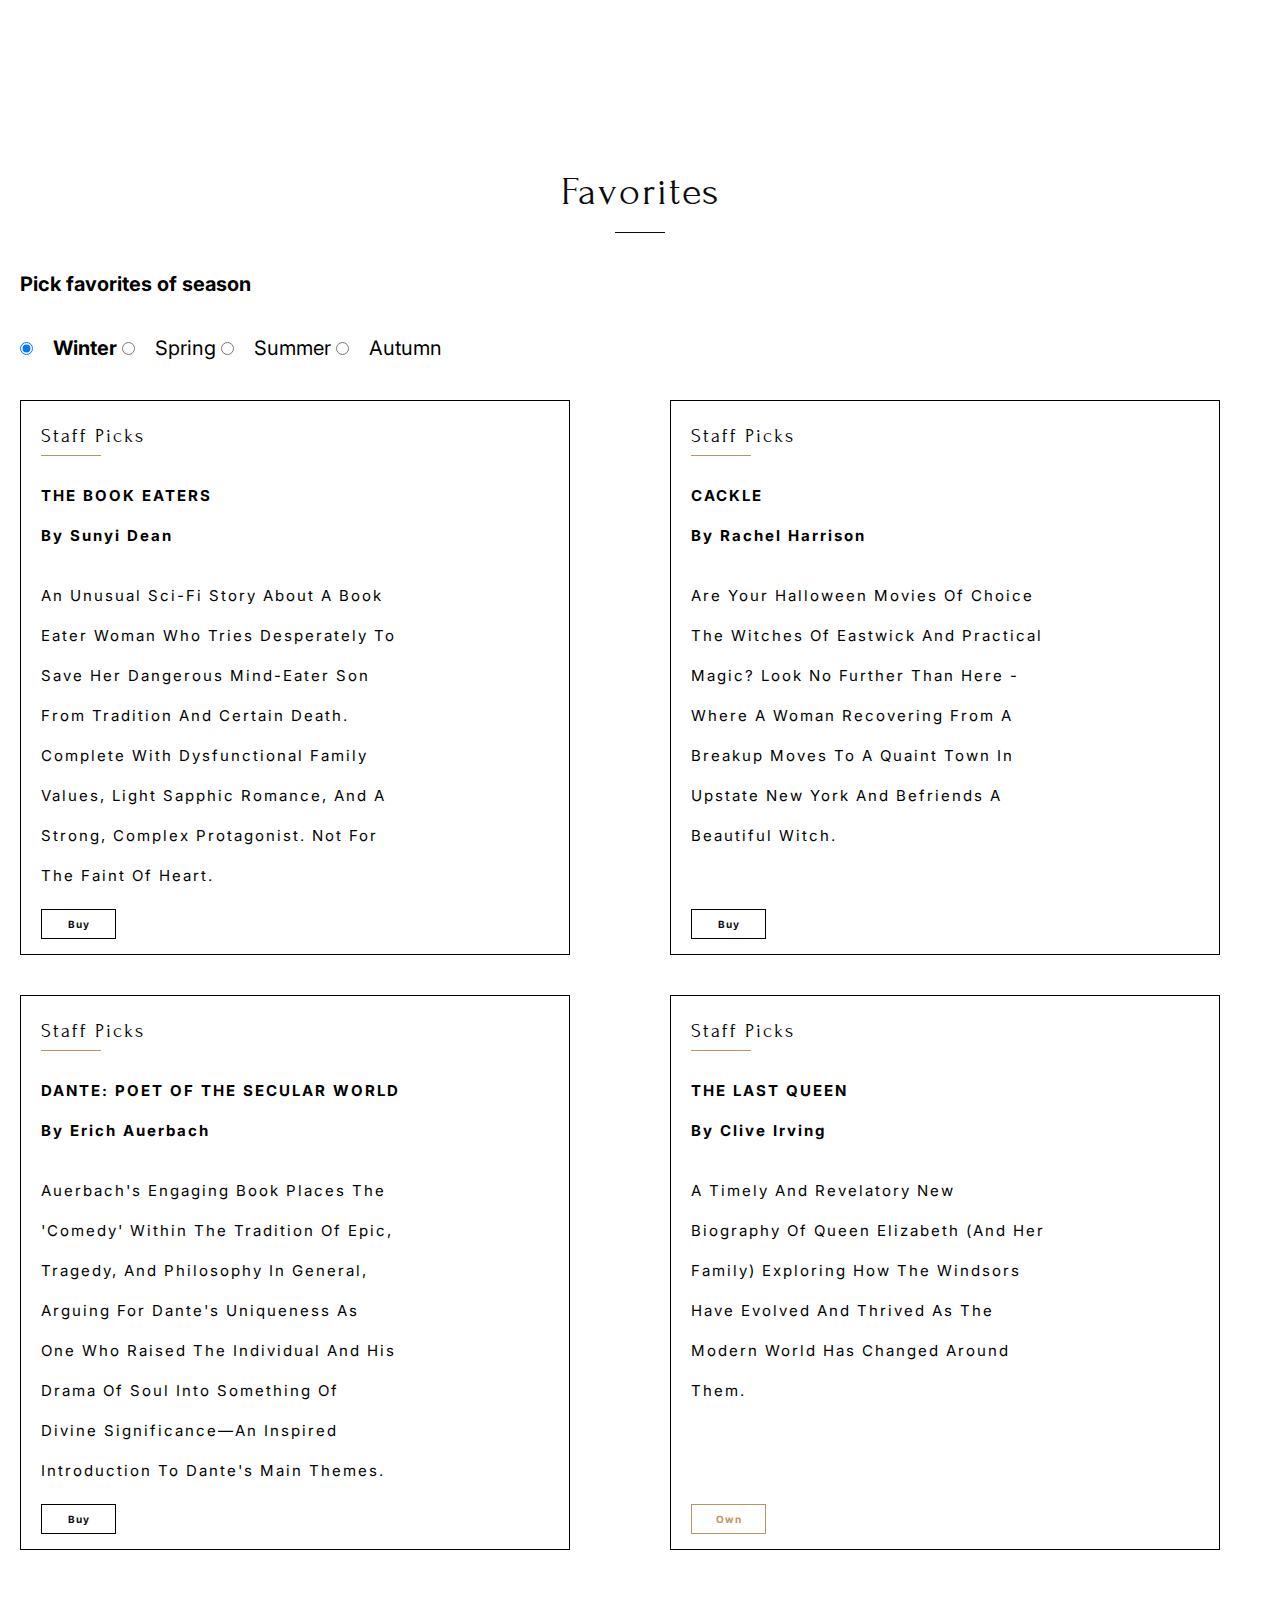
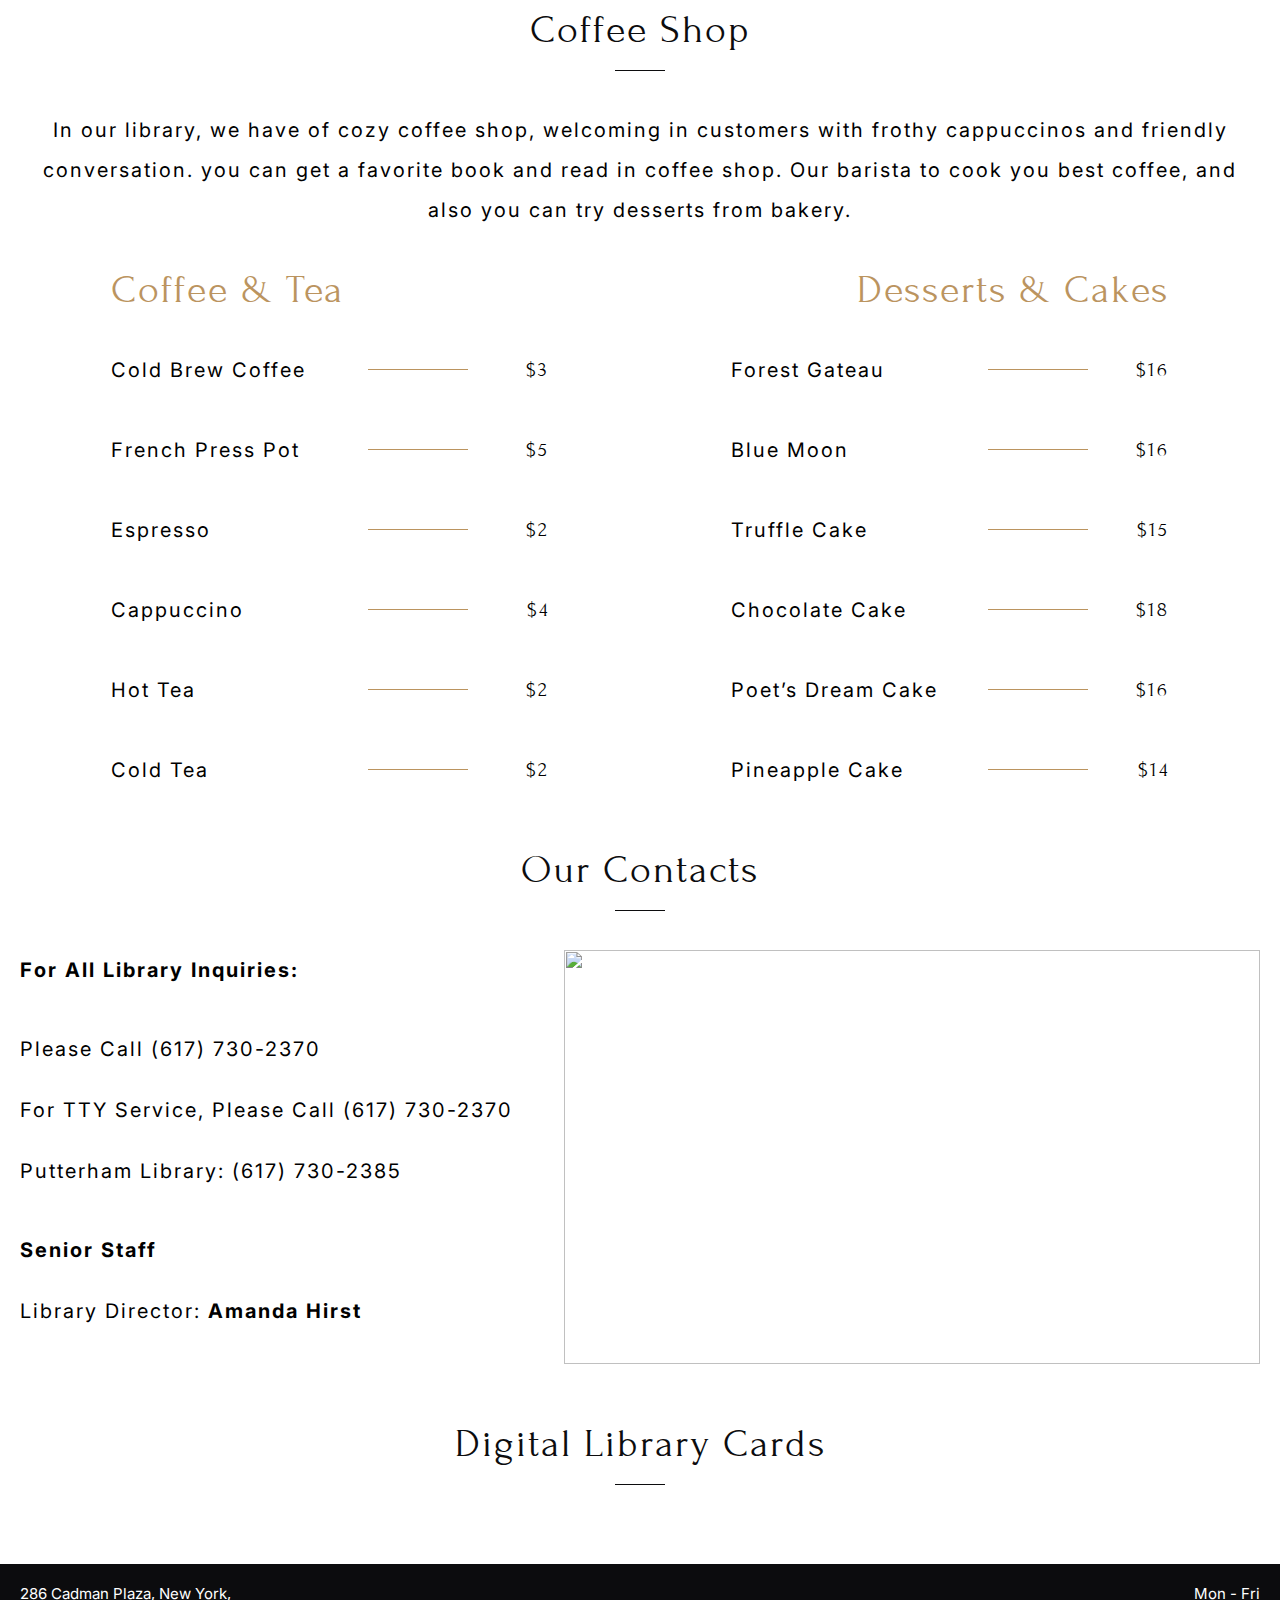
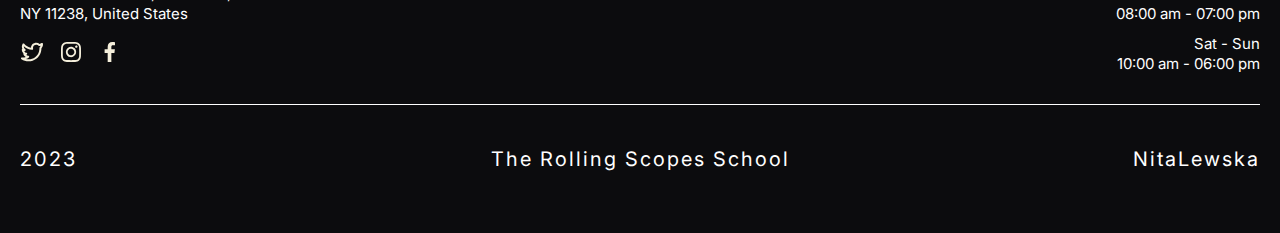
==== commit aaf320df: "change sorry section text" ====
--- a/library/index.html
+++ b/library/index.html
@@ -18,7 +18,8 @@
 
 <body>
     <div class="container sorry">
-        <p>Извините, пожалуйста, проверьте мою работу 12.09 утром! (8 по GMT +3) -> всю неделю работала на местных выборах, не успела доделать!!!</p>
+        <p>Эх, ставьте 0, ничего я так и не сделала...😅 Буду стараться другими заданиями отбить баллы
+        </p>
     </div>
     <header>
         <div class="container">
